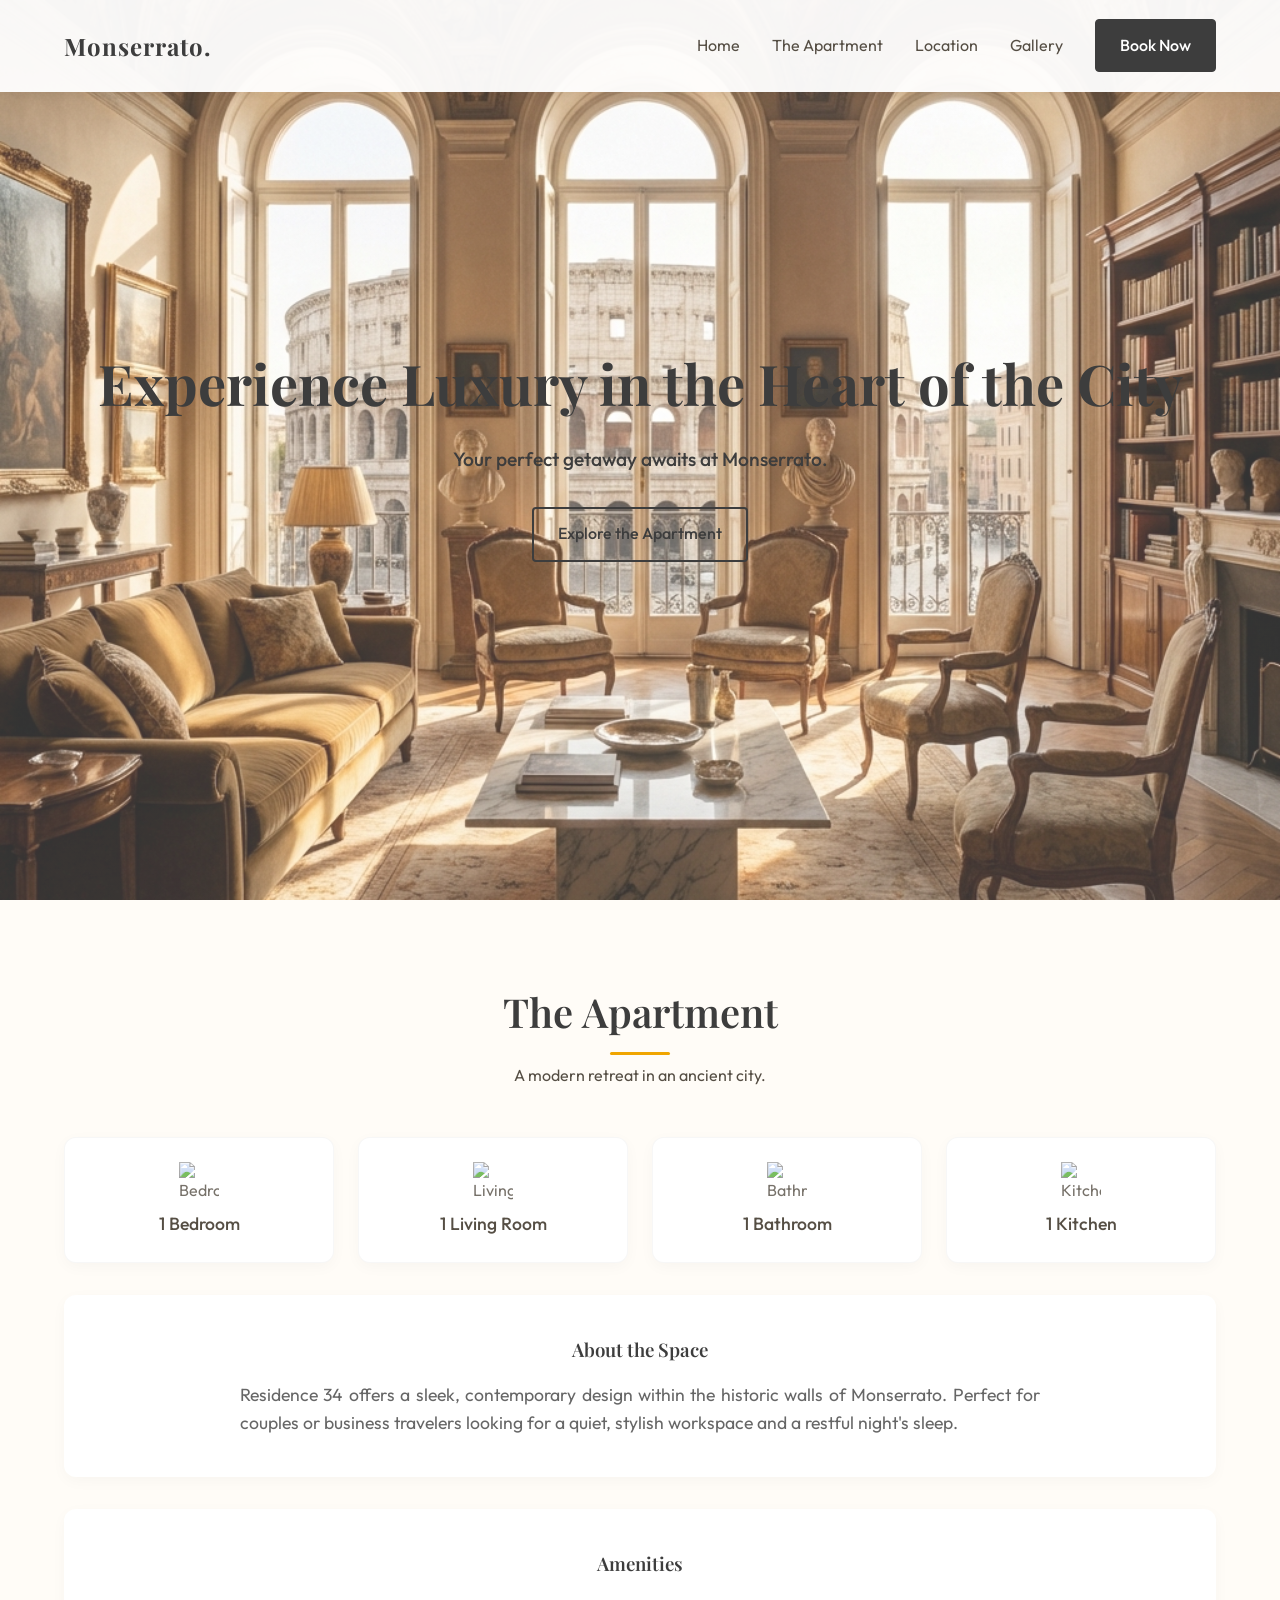
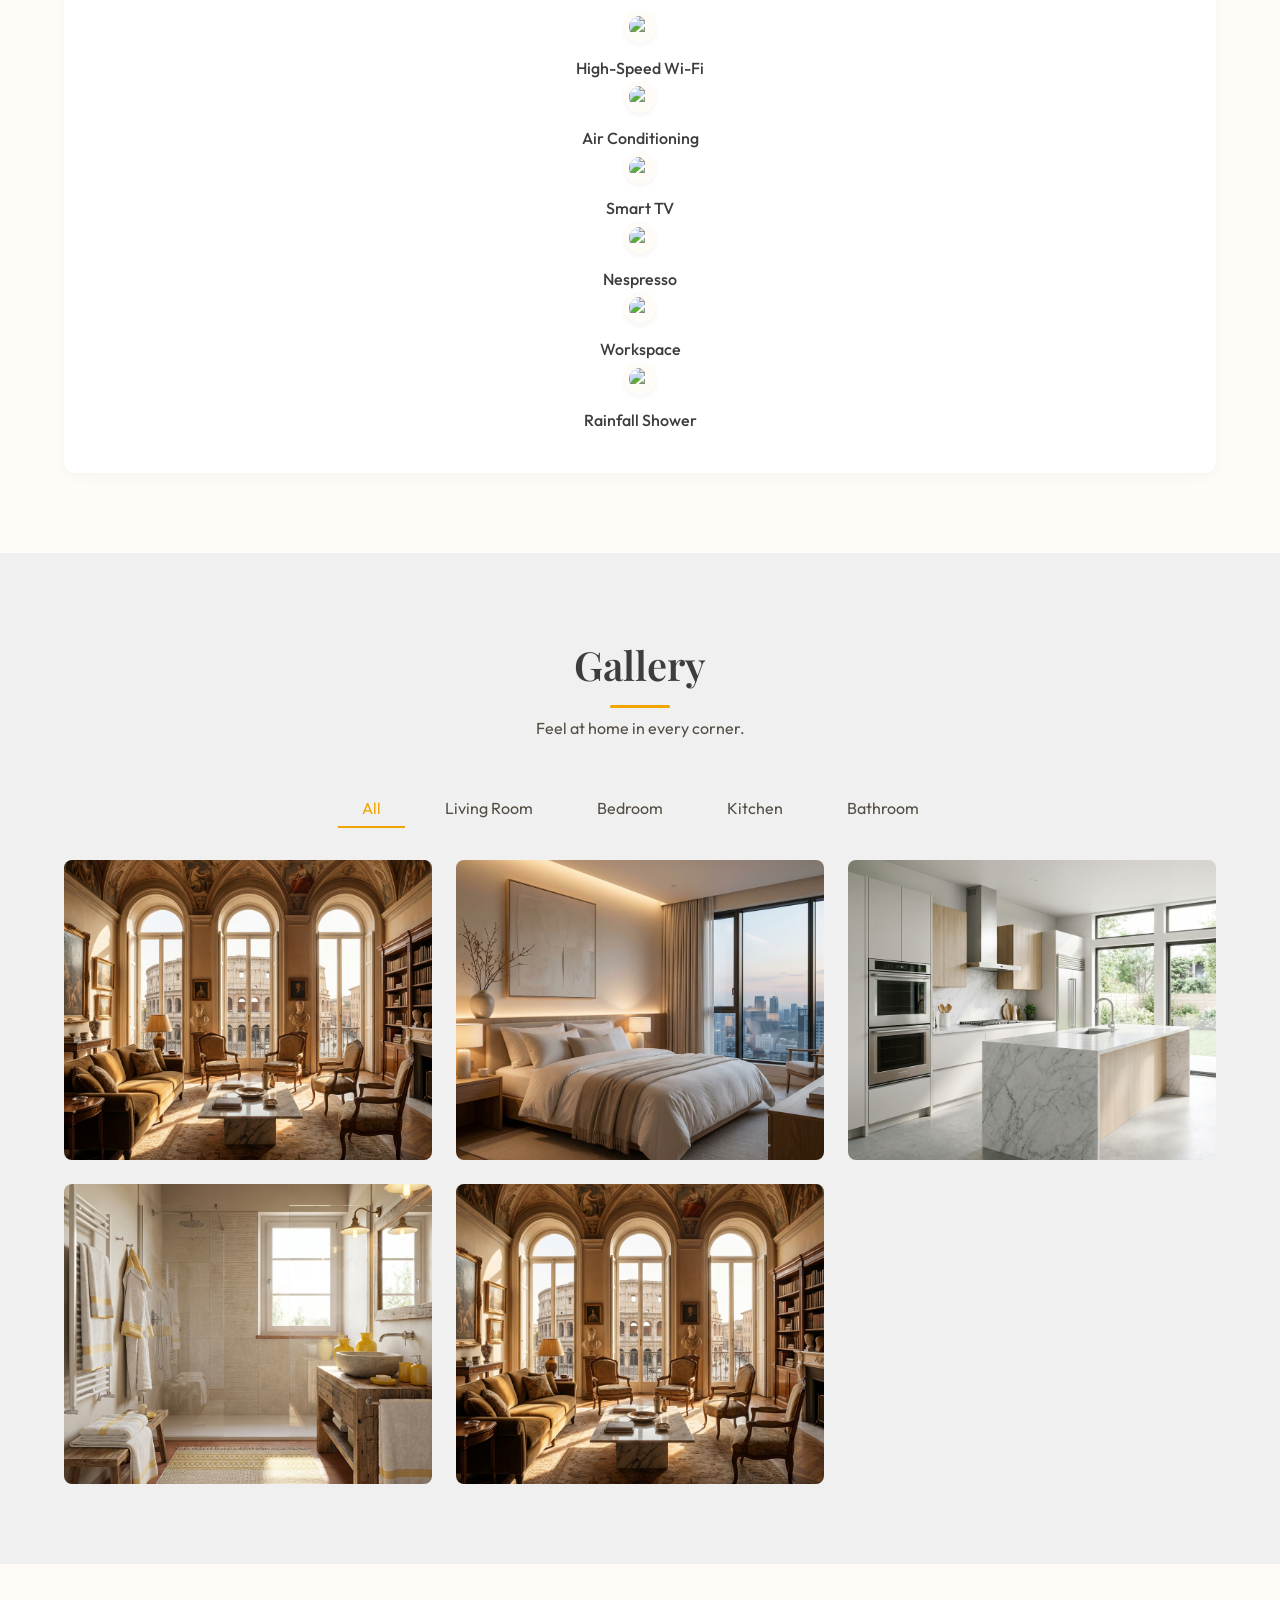
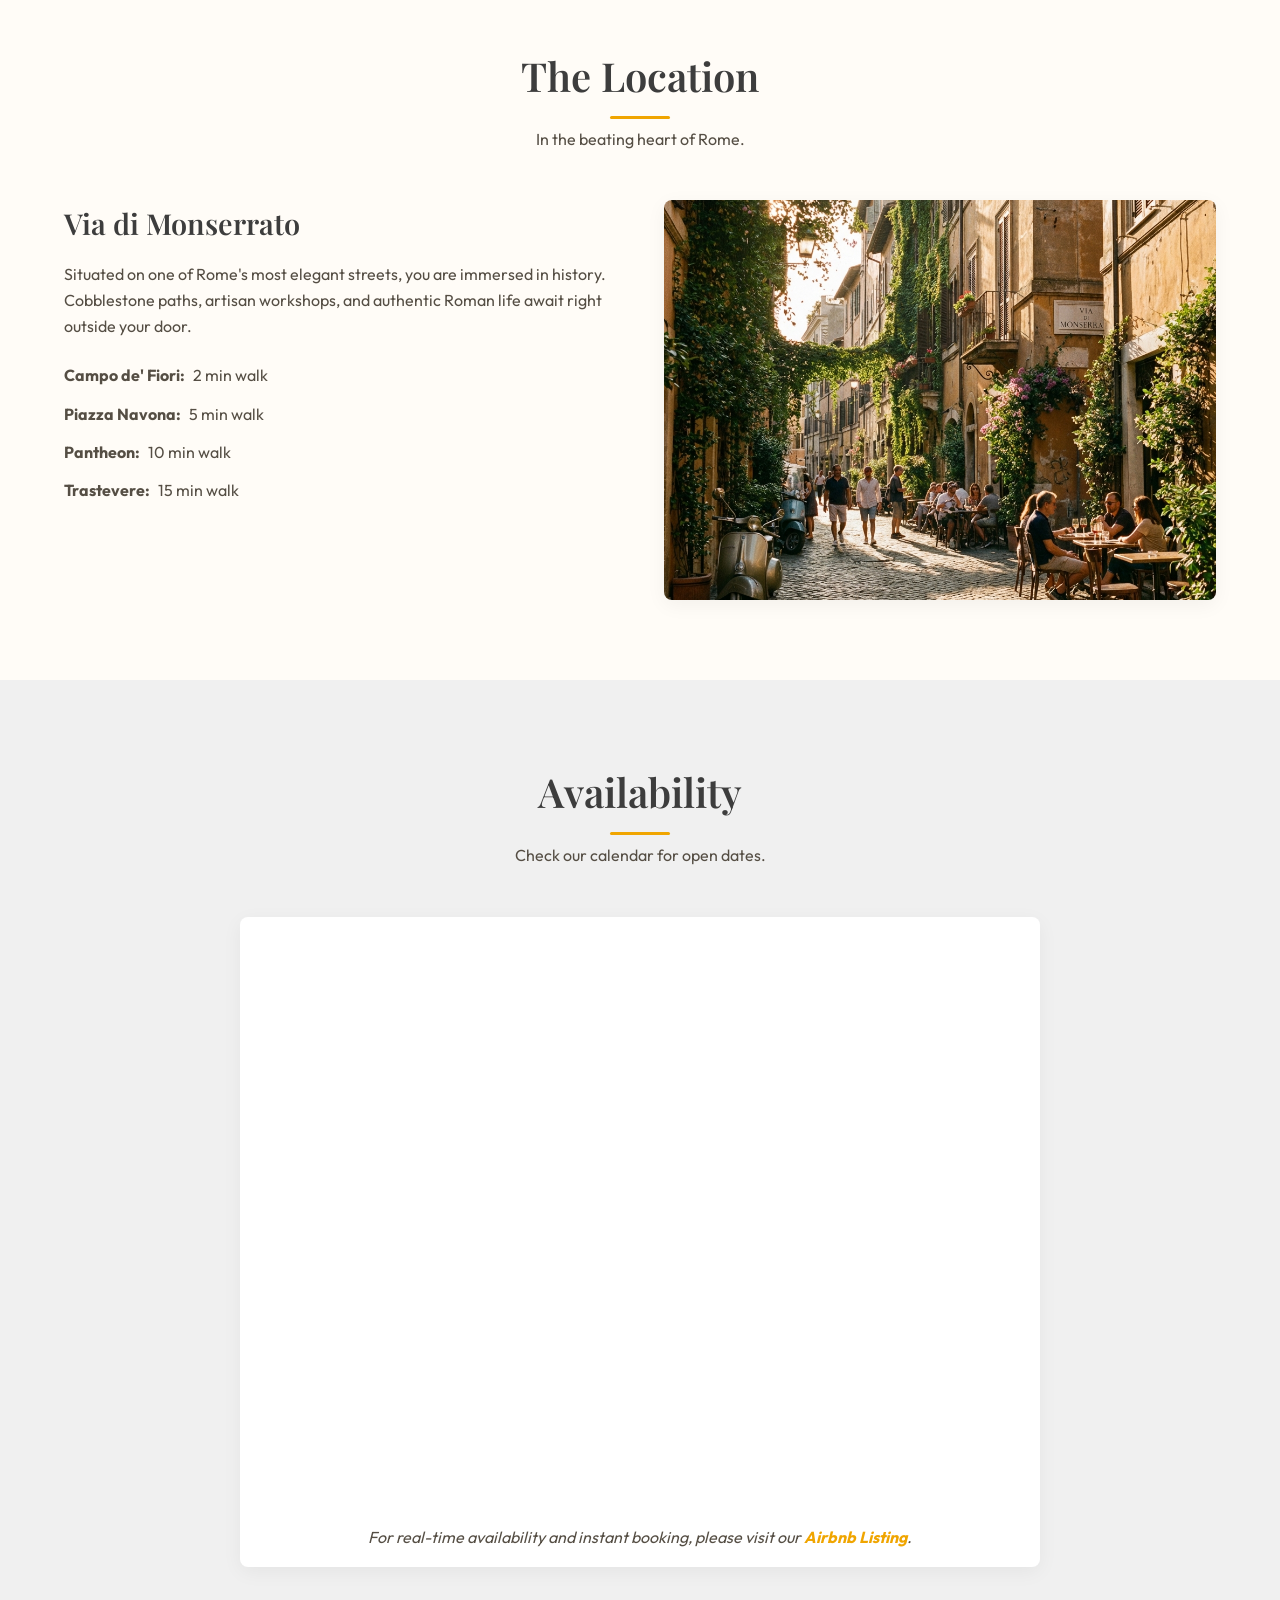
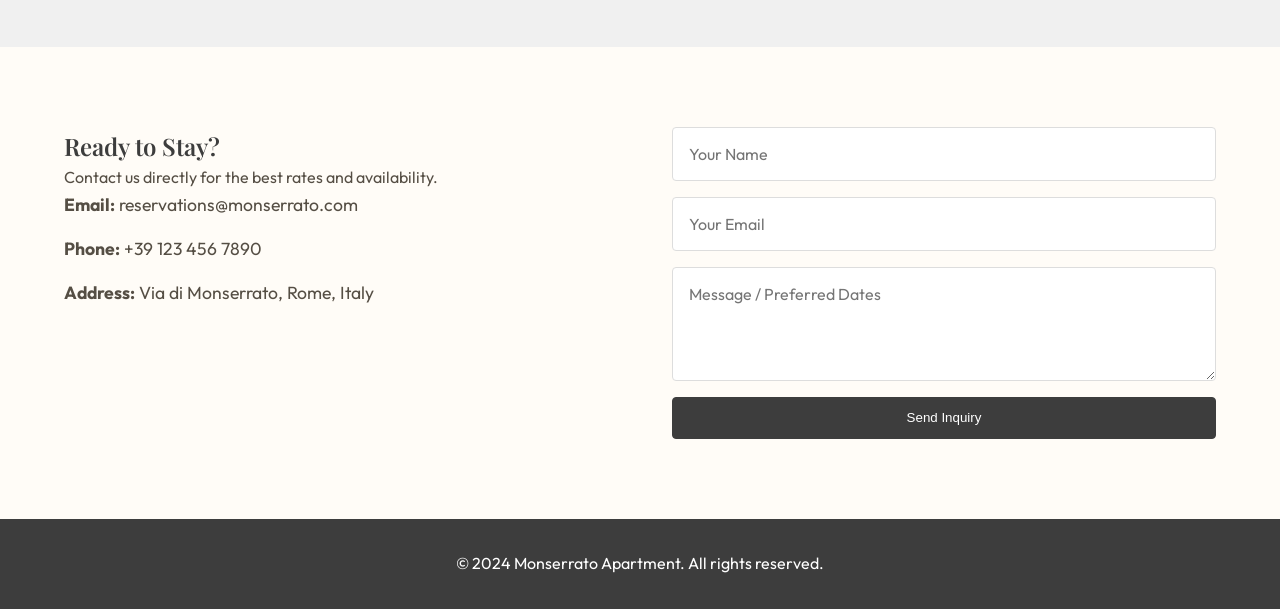
==== residence34.html @ 6d12d5ff "Initial commit" ====
<!DOCTYPE html>
<html lang="en">

<head>
    <meta charset="UTF-8">
    <meta name="viewport" content="width=device-width, initial-scale=1.0">
    <title>Residence 34 - Monserrato Apartments</title>
    <link rel="stylesheet" href="style.css">
    <!-- Google Fonts for premium typography -->
    <link rel="preconnect" href="https://fonts.googleapis.com">
    <link rel="preconnect" href="https://fonts.gstatic.com" crossorigin>
    <link
        href="https://fonts.googleapis.com/css2?family=Outfit:wght@300;400;600&family=Playfair+Display:ital,wght@0,400;0,600;1,400&display=swap"
        rel="stylesheet">
</head>

<body>

    <!-- Header / Navigation -->
    <nav class="navbar">
        <a href="index.html" class="logo">Monserrato.</a>
        <ul class="nav-links">
            <li><a href="index.html">Home</a></li>
            <li><a href="#details">The Apartment</a></li>
            <li><a href="#location">Location</a></li>
            <li><a href="#gallery">Gallery</a></li>
            <li><a href="#contact" class="btn-primary">Book Now</a></li>
        </ul>
        <div class="hamburger">
            <span></span>
            <span></span>
            <span></span>
        </div>
    </nav>

    <!-- Hero Section -->
    <header id="home" class="hero">
        <div class="hero-content">
            <h1>Experience Luxury in the Heart of the City</h1>
            <p>Your perfect getaway awaits at Monserrato.</p>
            <a href="#details" class="btn-secondary">Explore the Apartment</a>
        </div>
    </header>

    <!-- Details/About Section -->
    <section id="details" class="section">
        <div class="container">
            <div class="section-header">
                <h2>The Apartment</h2>
                <p>A modern retreat in an ancient city.</p>
            </div>

            <!-- 1. Room Counts -->
            <div class="rooms-grid">
                <div class="room-box">
                    <img src="https://api.iconify.design/ph/bed-light.svg?color=%23554e44" alt="Bedroom"
                        class="room-icon">
                    <span class="room-count">1 Bedroom</span>
                </div>
                <div class="room-box">
                    <img src="https://api.iconify.design/ph/armchair-light.svg?color=%23554e44" alt="Living Room"
                        class="room-icon">
                    <span class="room-count">1 Living Room</span>
                </div>
                <div class="room-box">
                    <img src="https://api.iconify.design/ph/shower-light.svg?color=%23554e44" alt="Bathroom"
                        class="room-icon">
                    <span class="room-count">1 Bathroom</span>
                </div>
                <div class="room-box">
                    <img src="https://api.iconify.design/ph/cooking-pot-light.svg?color=%23554e44" alt="Kitchen"
                        class="room-icon">
                    <span class="room-count">1 Kitchen</span>
                </div>
            </div>

            <!-- 2. Description Box -->
            <div class="description-box">
                <h3>About the Space</h3>
                <p>Residence 34 offers a sleek, contemporary design within the historic walls of Monserrato. Perfect for
                    couples or business travelers looking for a quiet, stylish workspace and a restful night's sleep.
                </p>
            </div>

            <!-- 3. Amenities Box -->
            <div class="amenities-box">
                <h3>Amenities</h3>
                <div class="amenities-list">
                    <div class="amenity-item"><img
                            src="https://api.iconify.design/ph/wifi-high-light.svg?color=%23F0A500" alt="Wifi">
                        High-Speed Wi-Fi</div>
                    <div class="amenity-item"><img
                            src="https://api.iconify.design/ph/snowflake-light.svg?color=%23F0A500" alt="AC"> Air
                        Conditioning</div>
                    <div class="amenity-item"><img
                            src="https://api.iconify.design/ph/television-simple-light.svg?color=%23F0A500" alt="TV">
                        Smart TV</div>
                    <div class="amenity-item"><img src="https://api.iconify.design/ph/coffee-light.svg?color=%23F0A500"
                            alt="Coffee"> Nespresso</div>
                    <div class="amenity-item"><img src="https://api.iconify.design/ph/laptop-light.svg?color=%23F0A500"
                            alt="Work"> Workspace</div>
                    <div class="amenity-item"><img src="https://api.iconify.design/ph/shower-light.svg?color=%23F0A500"
                            alt="Shower"> Rainfall Shower</div>
                </div>
            </div>
        </div>
    </section>

    <!-- Gallery Section -->
    <section id="gallery" class="section alt-bg">
        <div class="container">
            <div class="section-header">
                <h2>Gallery</h2>
                <p>Feel at home in every corner.</p>
            </div>

            <div class="gallery-filters">
                <button class="filter-btn active" data-filter="all">All</button>
                <button class="filter-btn" data-filter="living">Living Room</button>
                <button class="filter-btn" data-filter="bedroom">Bedroom</button>
                <button class="filter-btn" data-filter="kitchen">Kitchen</button>
                <button class="filter-btn" data-filter="bathroom">Bathroom</button>
            </div>

            <div class="gallery-grid">
                <div class="gallery-item" data-category="living"
                    style="background-image: url('assets/hero_image.jpg');"></div>
                <div class="gallery-item" data-category="bedroom" style="background-image: url('assets/bedroom.jpg');">
                </div>
                <div class="gallery-item" data-category="kitchen" style="background-image: url('assets/kitchen.jpg');">
                </div>
                <div class="gallery-item" data-category="bathroom"
                    style="background-image: url('assets/bathroom.jpg');"></div>
                <!-- Initial duplicates for demo feeling -->
                <div class="gallery-item" data-category="living"
                    style="background-image: url('assets/hero_image.jpg');"></div>
            </div>
        </div>
    </section>

    <!-- Location Section -->
    <section id="location" class="section">
        <div class="container">
            <div class="section-header">
                <h2>The Location</h2>
                <p>In the beating heart of Rome.</p>
            </div>
            <div class="location-grid">
                <div class="location-info">
                    <h3>Via di Monserrato</h3>
                    <p>Situated on one of Rome's most elegant streets, you are immersed in history. Cobblestone paths,
                        artisan workshops, and authentic Roman life await right outside your door.</p>

                    <ul>
                        <li><strong>Campo de' Fiori:</strong> 2 min walk</li>
                        <li><strong>Piazza Navona:</strong> 5 min walk</li>
                        <li><strong>Pantheon:</strong> 10 min walk</li>
                        <li><strong>Trastevere:</strong> 15 min walk</li>
                    </ul>
                </div>
                <div class="location-image" style="background-image: url('assets/street_view.jpg');"></div>
            </div>
        </div>
    </section>

    <!-- Availability Section -->
    <section id="availability" class="section alt-bg">
        <div class="container">
            <div class="section-header">
                <h2>Availability</h2>
                <p>Check our calendar for open dates.</p>
            </div>
            <div class="calendar-wrapper">
                <div class="google-calendar-container">
                    <iframe
                        src="https://calendar.google.com/calendar/embed?src=r4nqqkjvtr5a13i4i76h3s97defdes6p%40import.calendar.google.com&ctz=Europe%2FRome&showTitle=0&showPrint=0&showCalendars=0&showTabs=0"
                        style="border: 0" width="800" height="600" frameborder="0" scrolling="no">
                    </iframe>
                </div>
                <div style="text-align: center; margin-top: 1rem;">
                    <p><em>For real-time availability and instant booking, please visit our <a href="#"
                                style="color: var(--accent-color); font-weight: bold;">Airbnb Listing</a>.</em></p>
                </div>
            </div>
        </div>
    </section>

    <!-- Contact Section -->
    <section id="contact" class="section">
        <div class="container">
            <div class="contact-wrapper">
                <div class="contact-info">
                    <h2>Ready to Stay?</h2>
                    <p>Contact us directly for the best rates and availability.</p>
                    <ul class="contact-list">
                        <li><strong>Email:</strong> reservations@monserrato.com</li>
                        <li><strong>Phone:</strong> +39 123 456 7890</li>
                        <li><strong>Address:</strong> Via di Monserrato, Rome, Italy</li>
                    </ul>
                </div>
                <form class="contact-form">
                    <input type="text" placeholder="Your Name" required>
                    <input type="email" placeholder="Your Email" required>
                    <textarea placeholder="Message / Preferred Dates" rows="4" required></textarea>
                    <button type="submit" class="btn-primary">Send Inquiry</button>
                </form>
            </div>
        </div>
    </section>

    <footer>
        <p>&copy; 2024 Monserrato Apartment. All rights reserved.</p>
    </footer>

    <script src="script.js"></script>
</body>

</html>
---- style.css ----
/* CSS Variables for Easy Customization */
:root {
    --primary-color: #3D3D3D;
    /* Softer dark text */
    --accent-color: #F0A500;
    /* Warm Cozy Yellow */
    --bg-color: #FFFCF7;
    /* Warm off-white cream */
    --text-color: #554E44;
    /* Warm grey-brown text */
    --white: #FFFFFF;
    /* Black */
    --black: #000000;

    --font-heading: 'Playfair Display', serif;
    --font-body: 'Outfit', sans-serif;

    --transition: all 0.3s ease;
}

/* Global Reset */
* {
    margin: 0;
    padding: 0;
    box-sizing: border-box;
}

html {
    scroll-behavior: smooth;
}

body {
    font-family: var(--font-body);
    background-color: var(--bg-color);
    color: var(--text-color);
    line-height: 1.6;
}

h1,
h2,
h3 {
    font-family: var(--font-heading);
    color: var(--primary-color);
    font-weight: 600;
}

a {
    text-decoration: none;
    color: inherit;
    transition: var(--transition);
}

ul {
    list-style: none;
}

/* Buttons */
.btn-primary {
    background-color: var(--primary-color);
    color: var(--white);
    padding: 0.8rem 1.5rem;
    border-radius: 4px;
    font-weight: 500;
    display: inline-block;
    border: 1px solid var(--primary-color);
}

.btn-primary:hover {
    background-color: var(--accent-color);
    border-color: var(--accent-color);
}

.btn-secondary {
    background-color: transparent;
    color: var(--primary-color);
    /* Dark text for visibility */
    padding: 0.8rem 1.5rem;
    border: 2px solid var(--primary-color);
    /* Dark border */
    border-radius: 4px;
    font-weight: 500;
    display: inline-block;
}

.btn-secondary:hover {
    background-color: var(--primary-color);
    color: var(--white);
}

/* Navbar */
.navbar {
    position: fixed;
    top: 0;
    width: 100%;
    background: rgba(255, 255, 255, 0.95);
    padding: 1.2rem 5%;
    display: flex;
    justify-content: space-between;
    align-items: center;
    z-index: 1000;
    box-shadow: 0 2px 10px rgba(0, 0, 0, 0.05);
}

.logo {
    font-family: var(--font-heading);
    font-size: 1.5rem;
    font-weight: bold;
    color: var(--primary-color);
    letter-spacing: 1px;
}

.nav-links {
    display: flex;
    gap: 2rem;
    align-items: center;
}

.nav-links a:not(.btn-primary):hover {
    color: var(--accent-color);
}

.hamburger {
    display: none;
    cursor: pointer;
}

/* Hero Section */
.hero {
    height: 100vh;
    background: linear-gradient(rgba(255, 255, 255, 0.2), rgba(255, 255, 255, 0.2)), url('assets/hero_image.jpg');
    /* Lighter overlay since text is dark */
    background-size: cover;
    background-position: center;
    display: flex;
    align-items: center;
    justify-content: center;
    text-align: center;
    color: var(--primary-color);
    /* Changed from white to black/primary */
    padding: 0 1rem;
}

.hero-content h1 {
    font-size: 3.5rem;
    margin-bottom: 1rem;
    color: var(--primary-color);
    /* Changed from white to black/primary */
    font-weight: 700;
}

.hero-content p {
    font-size: 1.2rem;
    margin-bottom: 2rem;
    opacity: 1;
    font-weight: 500;
}

/* Sections */
.section {
    padding: 5rem 5%;
}

.section-header {
    text-align: center;
    margin-bottom: 3rem;
    position: relative;
    display: inline-block;
    width: 100%;
}

.section-header h2 {
    font-size: 2.5rem;
    margin-bottom: 0.5rem;
    display: inline-block;
    position: relative;
}

/* Add a bit of yellow (underline accent) */
.section-header h2::after {
    content: '';
    display: block;
    width: 60px;
    height: 3px;
    background-color: var(--accent-color);
    margin: 0.5rem auto 0;
    border-radius: 2px;
}

.container {
    max-width: 1200px;
    margin: 0 auto;
}

/* Details Grid */
.details-grid {
    display: grid;
    grid-template-columns: repeat(auto-fit, minmax(300px, 1fr));
    gap: 2rem;
}

.detail-card {
    background: var(--white);
    padding: 2rem;
    border-radius: 8px;
    box-shadow: 0 5px 20px rgba(0, 0, 0, 0.05);
    text-align: center;
    transition: var(--transition);
}

.detail-card:hover {
    transform: translateY(-5px);
}

.detail-card h3 {
    margin-bottom: 1rem;
    font-size: 1.5rem;
}

/* Gallery */
.alt-bg {
    background-color: #f0f0f0;
}

/* Filter Buttons */
.gallery-filters {
    display: flex;
    justify-content: center;
    gap: 1rem;
    margin-bottom: 2rem;
    flex-wrap: wrap;
}

.filter-btn {
    padding: 0.5rem 1.5rem;
    border: none;
    background: transparent;
    cursor: pointer;
    font-family: var(--font-body);
    font-size: 1rem;
    color: var(--text-color);
    border-bottom: 2px solid transparent;
    transition: var(--transition);
}

.filter-btn.active,
.filter-btn:hover {
    color: var(--accent-color);
    border-bottom-color: var(--accent-color);
}

.gallery-grid {
    display: grid;
    grid-template-columns: repeat(auto-fill, minmax(280px, 1fr));
    gap: 1.5rem;
}

.gallery-item {
    background-color: #ddd;
    height: 300px;
    border-radius: 8px;
    /* Softer corners */
    background-size: cover;
    background-position: center;
    transition: var(--transition);
    cursor: pointer;
    display: block;
    /* Default to show */
    animation: fadeIn 0.5s ease;
}

.gallery-item.hidden {
    display: none;
}

@keyframes fadeIn {
    from {
        opacity: 0;
        transform: translateY(10px);
    }

    to {
        opacity: 1;
        transform: translateY(0);
    }
}

.gallery-item:hover {
    filter: brightness(0.9);
    transform: scale(1.02);
}

/* Location Section */
.location-grid {
    display: grid;
    grid-template-columns: 1fr 1fr;
    gap: 3rem;
    align-items: stretch;
    /* Changed from center to stretch so image fits full height */
}

.location-info h3 {
    font-size: 1.8rem;
    margin-bottom: 1rem;
}

.location-info ul {
    margin-top: 1.5rem;
    margin-bottom: 2rem;
    /* Add space between list and map */
}

.location-info li {
    margin-bottom: 0.8rem;
    display: flex;
    align-items: center;
    gap: 0.5rem;
}

.location-map iframe {
    width: 100%;
    border-radius: 8px;
    box-shadow: 0 5px 20px rgba(0, 0, 0, 0.05);
    height: 350px;
    /* Set a specific height for the map */
}

.location-image {
    width: 100%;
    height: 100%;
    /* Fill the grid area */
    min-height: 400px;
    /* maintain at least this height */
    background-size: cover;
    background-position: center;
    border-radius: 8px;
    box-shadow: 0 5px 20px rgba(0, 0, 0, 0.05);
}

@media (max-width: 768px) {
    .location-grid {
        grid-template-columns: 1fr;
    }

    .location-image {
        min-height: 300px;
    }
}


/* Availability Calendar */
.calendar-wrapper {
    max-width: 800px;
    margin: 0 auto;
    background: var(--white);
    padding: 1rem;
    border-radius: 8px;
    box-shadow: 0 5px 20px rgba(0, 0, 0, 0.05);
}

.google-calendar-container {
    position: relative;
    padding-bottom: 75%;
    /* Aspect ratio for responsive iframe */
    height: 0;
    overflow: hidden;
}

/* Landing Page Styles (Refined Premium) */
.landing-body {
    overflow: hidden;
    height: 100vh;
    background-color: var(--bg-color);
    /* Match site theme */
}

.landing-container {
    height: 100vh;
    width: 100%;
    display: flex;
    flex-direction: column;
}

.landing-header {
    position: relative;
    top: auto;
    left: auto;
    transform: none;
    text-align: center;
    z-index: 20;
    width: 100%;
    padding: 1.5rem 0;
    background-color: var(--bg-color);
    color: var(--primary-color);
    box-shadow: 0 4px 20px rgba(0, 0, 0, 0.05);
    /* Subtle separation */
}

.landing-header h1 {
    font-size: 3.5rem;
    /* Slightly smaller than huge overlay */
    font-weight: 700;
    margin: 0;
    letter-spacing: -1px;
    font-family: var(--font-heading);
    color: var(--primary-color);
    line-height: 1.2;
}

.landing-header p {
    font-size: 1rem;
    letter-spacing: 3px;
    text-transform: uppercase;
    font-weight: 400;
    margin-top: 0.5rem;
    color: var(--text-color);
}

/* Split Layout */
.split-screen {
    display: flex;
    flex: 1;
    /* Take remaining height */
    width: 100%;
    overflow: hidden;
    padding: 0 2rem 2rem 2rem;
    /* Frame the images */
    gap: 2rem;
    /* Separate the images */
}

.split-pane {
    position: relative;
    display: flex;
    flex: 1;
    /* Both start equal */
    align-items: center;
    justify-content: center;
    flex-direction: column;
    text-decoration: none;
    height: 100%;
    transition: flex 0.6s cubic-bezier(0.25, 1, 0.5, 1);
    /* Slightly faster smooth ease */
    overflow: hidden;
    border-top: 1px solid rgba(0, 0, 0, 0.05);
    /* subtle separator */
}

/* Background Image */
.pane-bg {
    position: absolute;
    top: 0;
    left: 0;
    width: 100%;
    height: 100%;
    background-size: cover;
    background-position: center;
    transition: transform 1s cubic-bezier(0.25, 1, 0.5, 1);
    z-index: 1;
}

/* Overlay */
.pane-overlay {
    position: absolute;
    top: 0;
    left: 0;
    width: 100%;
    height: 100%;
    background: rgba(0, 0, 0, 0.35);
    /* Standard overlay */
    transition: background 0.5s ease;
    z-index: 2;
}

/* Content */
.pane-content {
    position: relative;
    z-index: 3;
    text-align: center;
    color: var(--white);
    transform: translateY(0);
    /* Always centered */
    opacity: 1;
    /* Always visible */
    transition: all 0.5s ease;
}

.pane-content h2 {
    font-size: 3rem;
    font-weight: 400;
    margin-bottom: 0.5rem;
    font-style: italic;
    color: var(--white);
    text-shadow: 0 4px 10px rgba(0, 0, 0, 0.3);
}

.pane-subtitle {
    font-size: 1.1rem;
    text-transform: uppercase;
    letter-spacing: 2px;
    margin-bottom: 2rem;
    font-weight: 300;
}

.btn-line {
    display: inline-block;
    padding: 10px 30px;
    border: 1px solid rgba(255, 255, 255, 0.7);
    color: var(--white);
    text-transform: uppercase;
    letter-spacing: 1px;
    font-size: 0.9rem;
    transition: all 0.3s ease;
    background: transparent;
}

/* Hover Interaction: Toned Down */

/* 1. Expand hovered pane - Less impactful (1.3 vs 2) */
.split-pane:hover {
    flex: 1.3;
}

/* 2. Zoom background on hover */
.split-pane:hover .pane-bg {
    transform: scale(1.05);
}

/* 3. Darken overlay slightly less on hover (brighter) */
.split-pane:hover .pane-overlay {
    background: rgba(0, 0, 0, 0.2);
}

.split-pane:hover .btn-line {
    background: var(--white);
    color: var(--primary-color);
    border-color: var(--white);
}

/* 5. Dim the sibling (non-hovered) pane */
.split-screen:hover .split-pane:not(:hover) .pane-overlay {
    background: rgba(0, 0, 0, 0.5);
    /* Slightly Darker */
}

@media (max-width: 768px) {
    .split-screen {
        flex-direction: column;
    }

    .landing-header {
        padding: 1rem 0;
    }

    .landing-header h1 {
        font-size: 2.5rem;
    }

    /* Reset Flex for mobile */
    .split-pane,
    .split-pane:hover {
        flex: 1;
        width: 100%;
        border-top: 1px solid rgba(255, 255, 255, 0.1);
    }

    .pane-content h2 {
        font-size: 2.5rem;
    }
}


/* --- NEW COZY & STRUCTURED DETAILS STYLES --- */

/* 1. Room Counts Grid */
.rooms-grid {
    display: grid;
    grid-template-columns: repeat(auto-fit, minmax(150px, 1fr));
    gap: 1.5rem;
    margin-bottom: 2rem;
}

.room-box {
    background: var(--white);
    padding: 1.5rem;
    border-radius: 12px;
    text-align: center;
    box-shadow: 0 4px 15px rgba(0, 0, 0, 0.03);
    /* Soft shadow */
    border: 1px solid rgba(0, 0, 0, 0.03);
    transition: var(--transition);
    display: flex;
    flex-direction: column;
    align-items: center;
    gap: 0.5rem;
}

.room-box:hover {
    transform: translateY(-3px);
    box-shadow: 0 8px 25px rgba(0, 0, 0, 0.06);
}

.room-icon {
    width: 40px;
    height: 40px;
    opacity: 0.8;
}

.room-count {
    font-weight: 500;
    color: var(--text-color);
    font-size: 1.1rem;
}

/* 2. Description Box */
.description-box {
    background: var(--white);
    padding: 2.5rem;
    border-radius: 12px;
    margin-bottom: 2rem;
    box-shadow: 0 4px 15px rgba(0, 0, 0, 0.03);
    text-align: center;
}

.description-box h3 {
    margin-bottom: 1rem;
    color: var(--primary-color);
}

.description-box p {
    font-size: 1.1rem;
    max-width: 800px;
    margin: 0 auto 1.5rem auto;
    /* Added bottom margin */
    text-align: justify;
    color: #666;
    /* Softer text */
}

.description-box p:last-child {
    margin-bottom: 0;
}

/* 3. Amenities Box */
.amenities-box {
    background: var(--white);
    padding: 2.5rem;
    border-radius: 12px;
    box-shadow: 0 4px 15px rgba(0, 0, 0, 0.03);
    text-align: center;
}

.amenities-box h3 {
    margin-bottom: 2rem;
}

/* Highlights (Icons) */
.amenities-highlights {
    display: grid;
    grid-template-columns: repeat(auto-fit, minmax(140px, 1fr));
    gap: 1.5rem;
    margin-bottom: 2.5rem;
}

.amenity-item {
    display: flex;
    flex-direction: column;
    align-items: center;
    gap: 0.8rem;
    font-size: 1rem;
    color: var(--primary-color);
    font-weight: 500;
}

.amenity-item img {
    width: 32px;
    height: 32px;
    padding: 5px;
    background: var(--bg-color);
    border-radius: 50%;
    box-shadow: 0 2px 5px rgba(0, 0, 0, 0.05);
}

.amenities-divider {
    border: 0;
    height: 1px;
    background: #eee;
    margin: 2rem 0;
    width: 60%;
    margin-left: auto;
    margin-right: auto;
}

/* Detailed Lists */
.amenities-details-grid {
    display: grid;
    grid-template-columns: repeat(auto-fit, minmax(250px, 1fr));
    gap: 2rem;
    text-align: left;
}

.amenities-category h4 {
    color: var(--accent-color);
    font-size: 1.1rem;
    margin-bottom: 1rem;
    text-transform: uppercase;
    letter-spacing: 1px;
    text-align: center;
}

.amenities-category ul {
    list-style: none;
    text-align: center;
}

.amenities-category li {
    margin-bottom: 0.5rem;
    color: #666;
    font-size: 0.95rem;
}

/* Landing Page "Cozy" Tweaks */
.split-pane {
    border: 10px solid var(--white);
    /* White frame for photo look */
    margin: 1rem;
    /* Spacing */
    border-radius: 4px;
    box-shadow: 0 10px 30px rgba(0, 0, 0, 0.1);
}

.split-screen {
    background-color: var(--bg-color);
    /* Cream background behind frames */
    padding: 0 1rem;
}

.pane-bg::after {
    background: rgba(60, 40, 0, 0.3);
    /* Warmer brown/sepia overlay instead of black */
}

.landing-header h1 {
    font-family: var(--font-heading);
    font-size: 4.5rem;
    /* Increased size */
    font-weight: 700;
    /* Bolder */
}

/* Contact */
.contact-wrapper {
    display: flex;
    flex-wrap: wrap;
    gap: 4rem;
    justify-content: center;
}

.contact-info,
.contact-form {
    flex: 1;
    min-width: 300px;
}

.contact-list li {
    margin-bottom: 1rem;
    font-size: 1.1rem;
}

.contact-form {
    display: flex;
    flex-direction: column;
    gap: 1rem;
}

.contact-form input,
.contact-form textarea {
    padding: 1rem;
    border: 1px solid #ddd;
    border-radius: 4px;
    font-family: inherit;
    font-size: 1rem;
}

.contact-form input:focus,
.contact-form textarea:focus {
    outline: none;
    border-color: var(--primary-color);
}

/* Footer */
footer {
    background: var(--primary-color);
    color: var(--white);
    text-align: center;
    padding: 2rem;
    margin-top: auto;
}

/* Responsive */
@media (max-width: 768px) {
    .nav-links {
        display: none;
        /* Add JS toggle later */
    }

    .hamburger {
        display: block;
    }

    .hero-content h1 {
        font-size: 2.5rem;
    }

    .contact-wrapper {
        flex-direction: column;
        gap: 2rem;
    }
}

/* Lightbox Styles */
.lightbox {
    display: none;
    /* Hidden by default */
    position: fixed;
    z-index: 2000;
    padding-top: 60px;
    left: 0;
    top: 0;
    width: 100%;
    height: 100%;
    overflow: hidden;
    background-color: rgba(0, 0, 0, 0.9);
    align-items: center;
    justify-content: center;
}

.lightbox-content {
    margin: auto;
    display: block;
    max-width: 90%;
    max-height: 90vh;
    animation: zoom 0.3s;
    border-radius: 4px;
    box-shadow: 0 0 20px rgba(0, 0, 0, 0.5);
}

@keyframes zoom {
    from {
        transform: scale(0.8);
        opacity: 0
    }

    to {
        transform: scale(1);
        opacity: 1
    }
}

.close-lightbox {
    position: absolute;
    top: 20px;
    right: 35px;
    color: #f1f1f1;
    font-size: 40px;
    font-weight: bold;
    transition: 0.3s;
    cursor: pointer;
    z-index: 2001;
}

.close-lightbox:hover,
.close-lightbox:focus {
    color: var(--accent-color);
    text-decoration: none;
    cursor: pointer;
}

/* Next & previous buttons */
.prev,
.next {
    cursor: pointer;
    position: absolute;
    top: 50%;
    width: auto;
    padding: 16px;
    margin-top: -50px;
    color: white;
    font-weight: bold;
    font-size: 20px;
    transition: 0.6s ease;
    border-radius: 0 3px 3px 0;
    user-select: none;
    -webkit-user-select: none;
    background-color: rgba(0, 0, 0, 0.3);
}

.next {
    right: 0;
    border-radius: 3px 0 0 3px;
}

.prev {
    left: 0;
    border-radius: 0 3px 3px 0;
}

.prev:hover,
.next:hover {
    background-color: rgba(0, 0, 0, 0.8);
    color: var(--accent-color);
}

/* Hide load more button if no more items */
#loadMoreBtn.hidden {
    display: none;
}
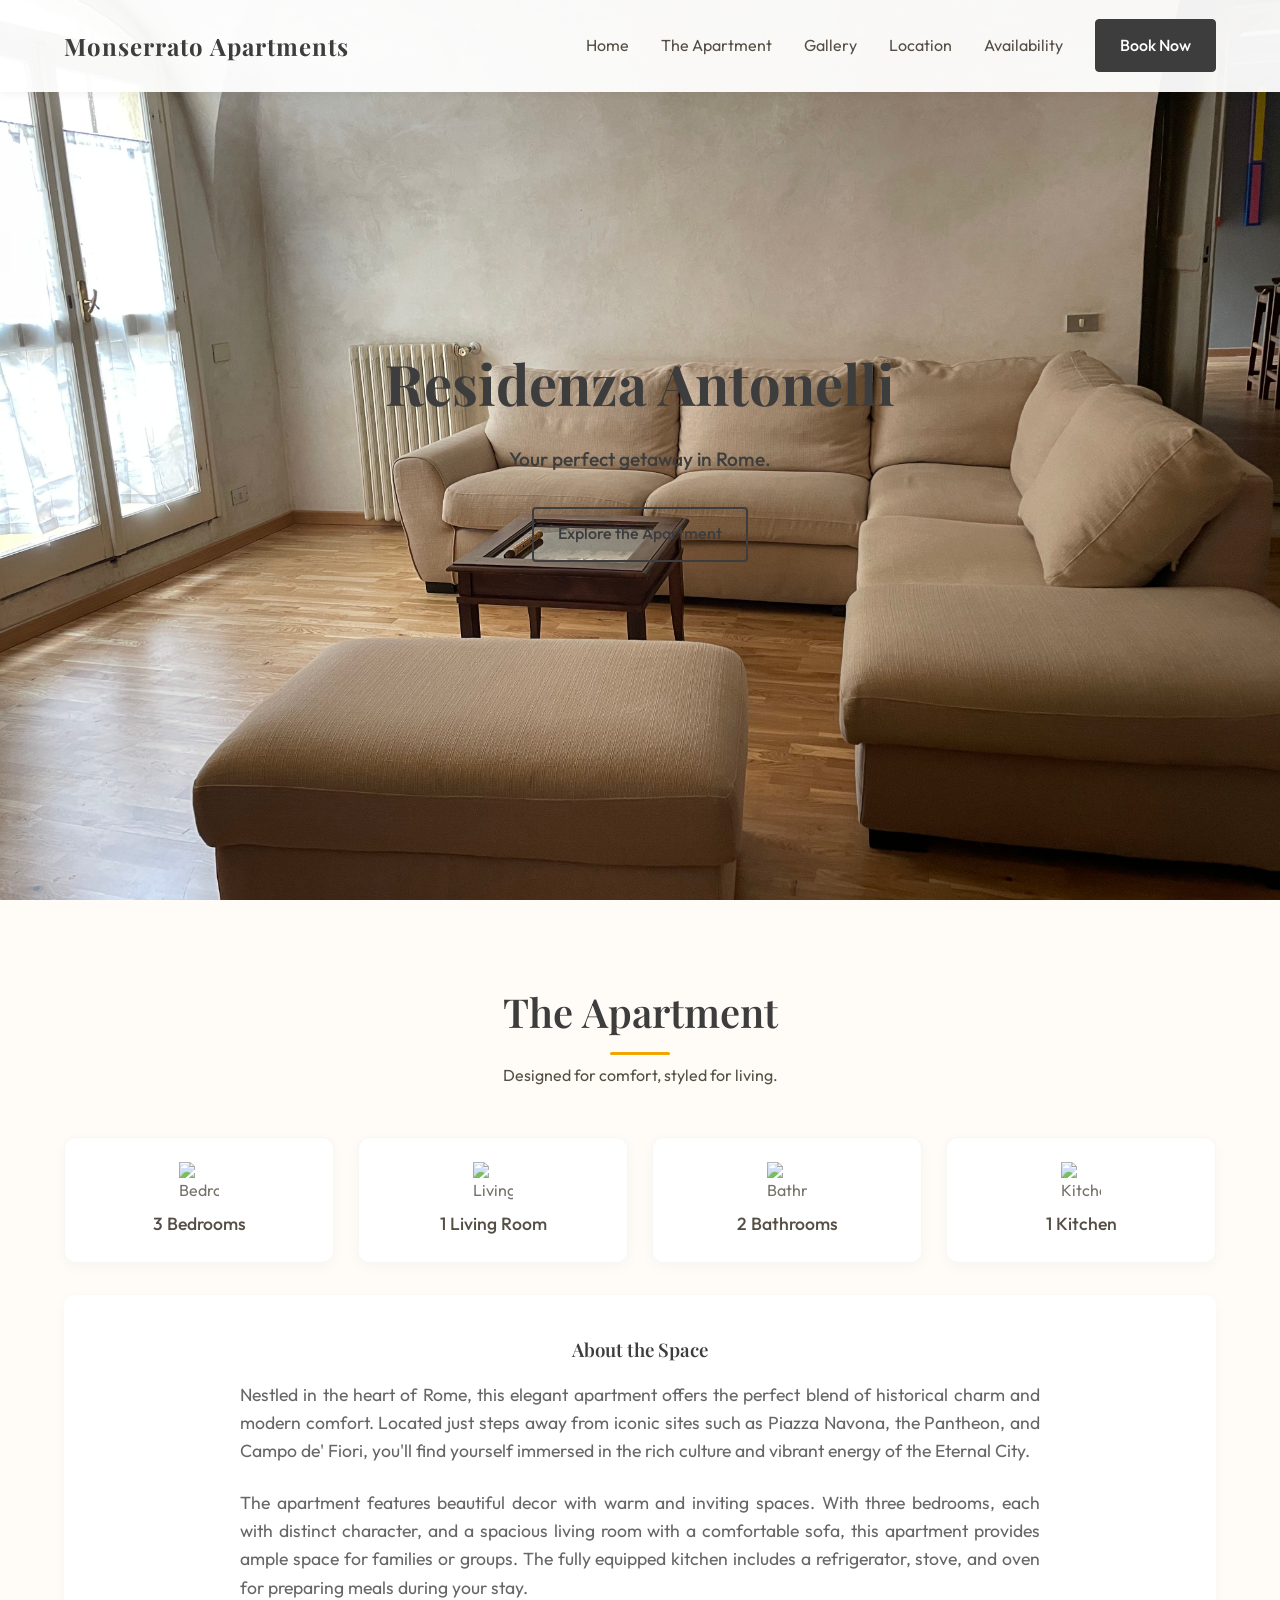
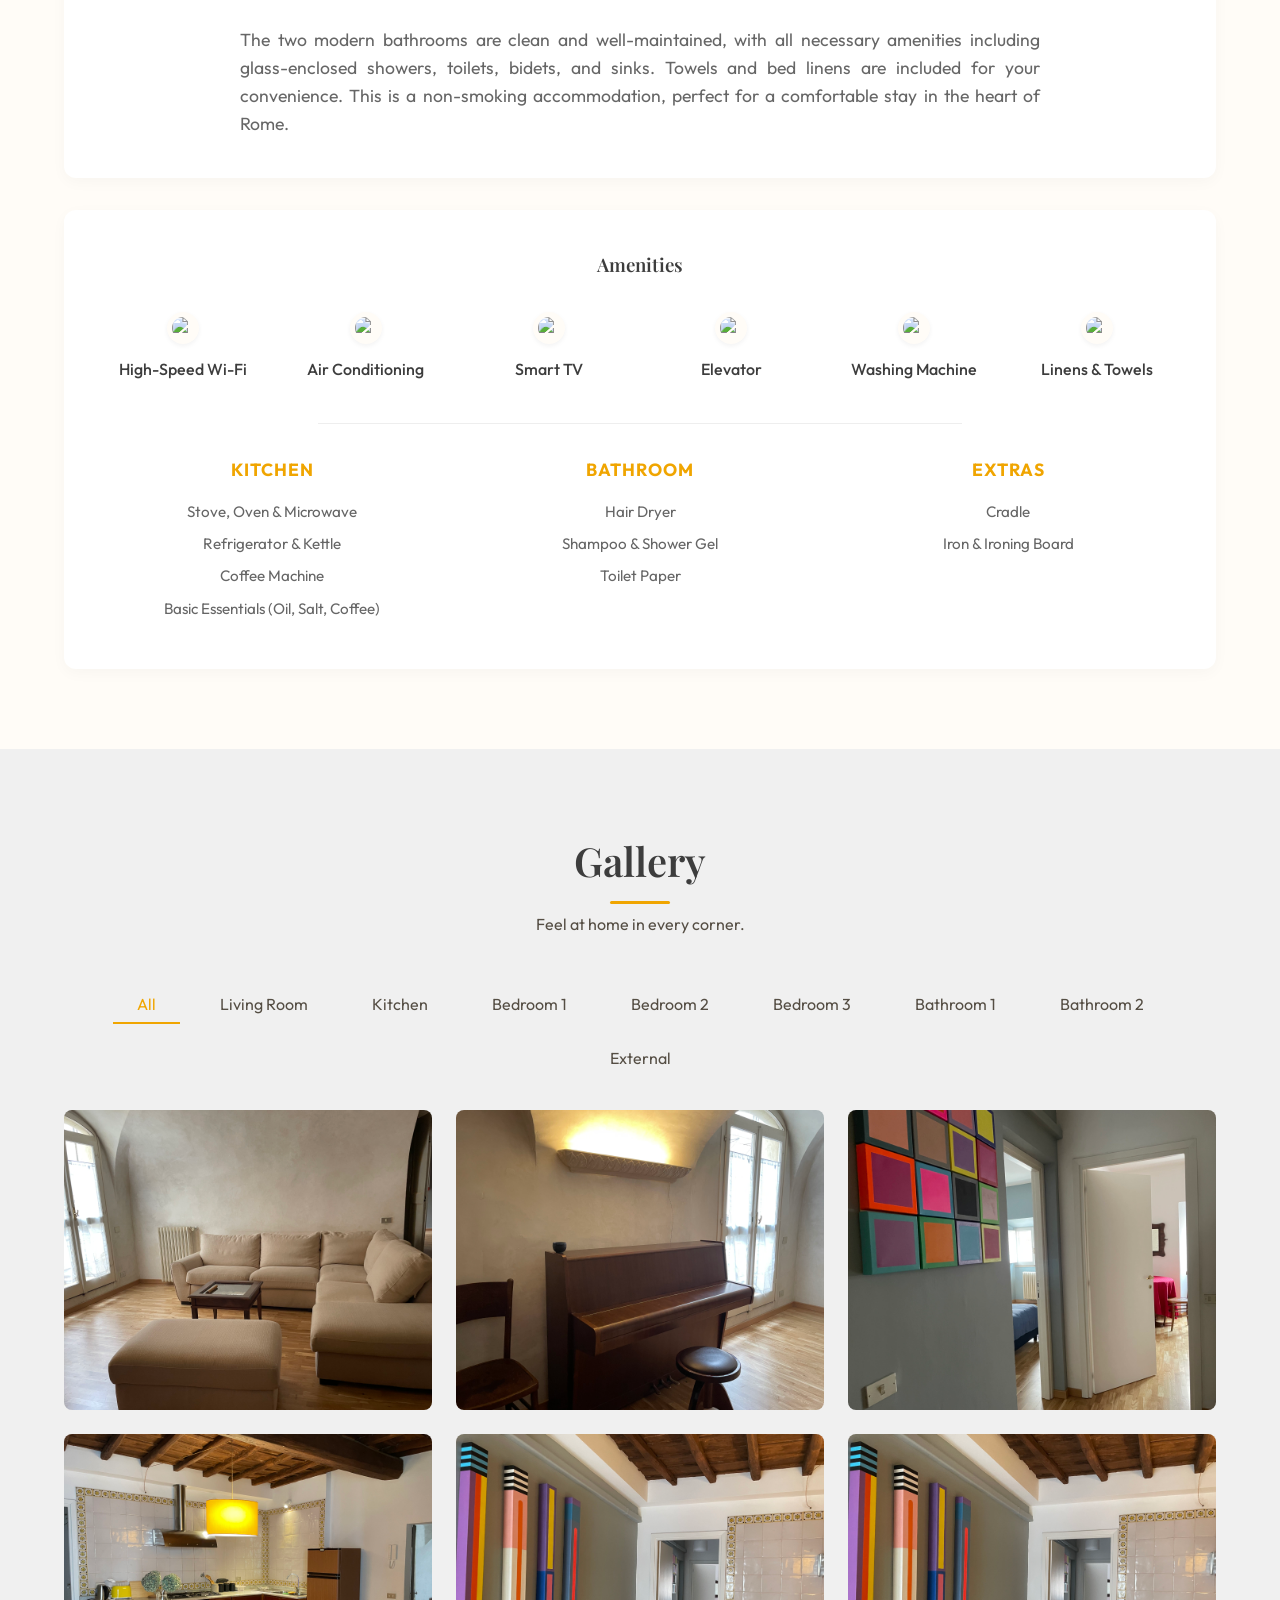
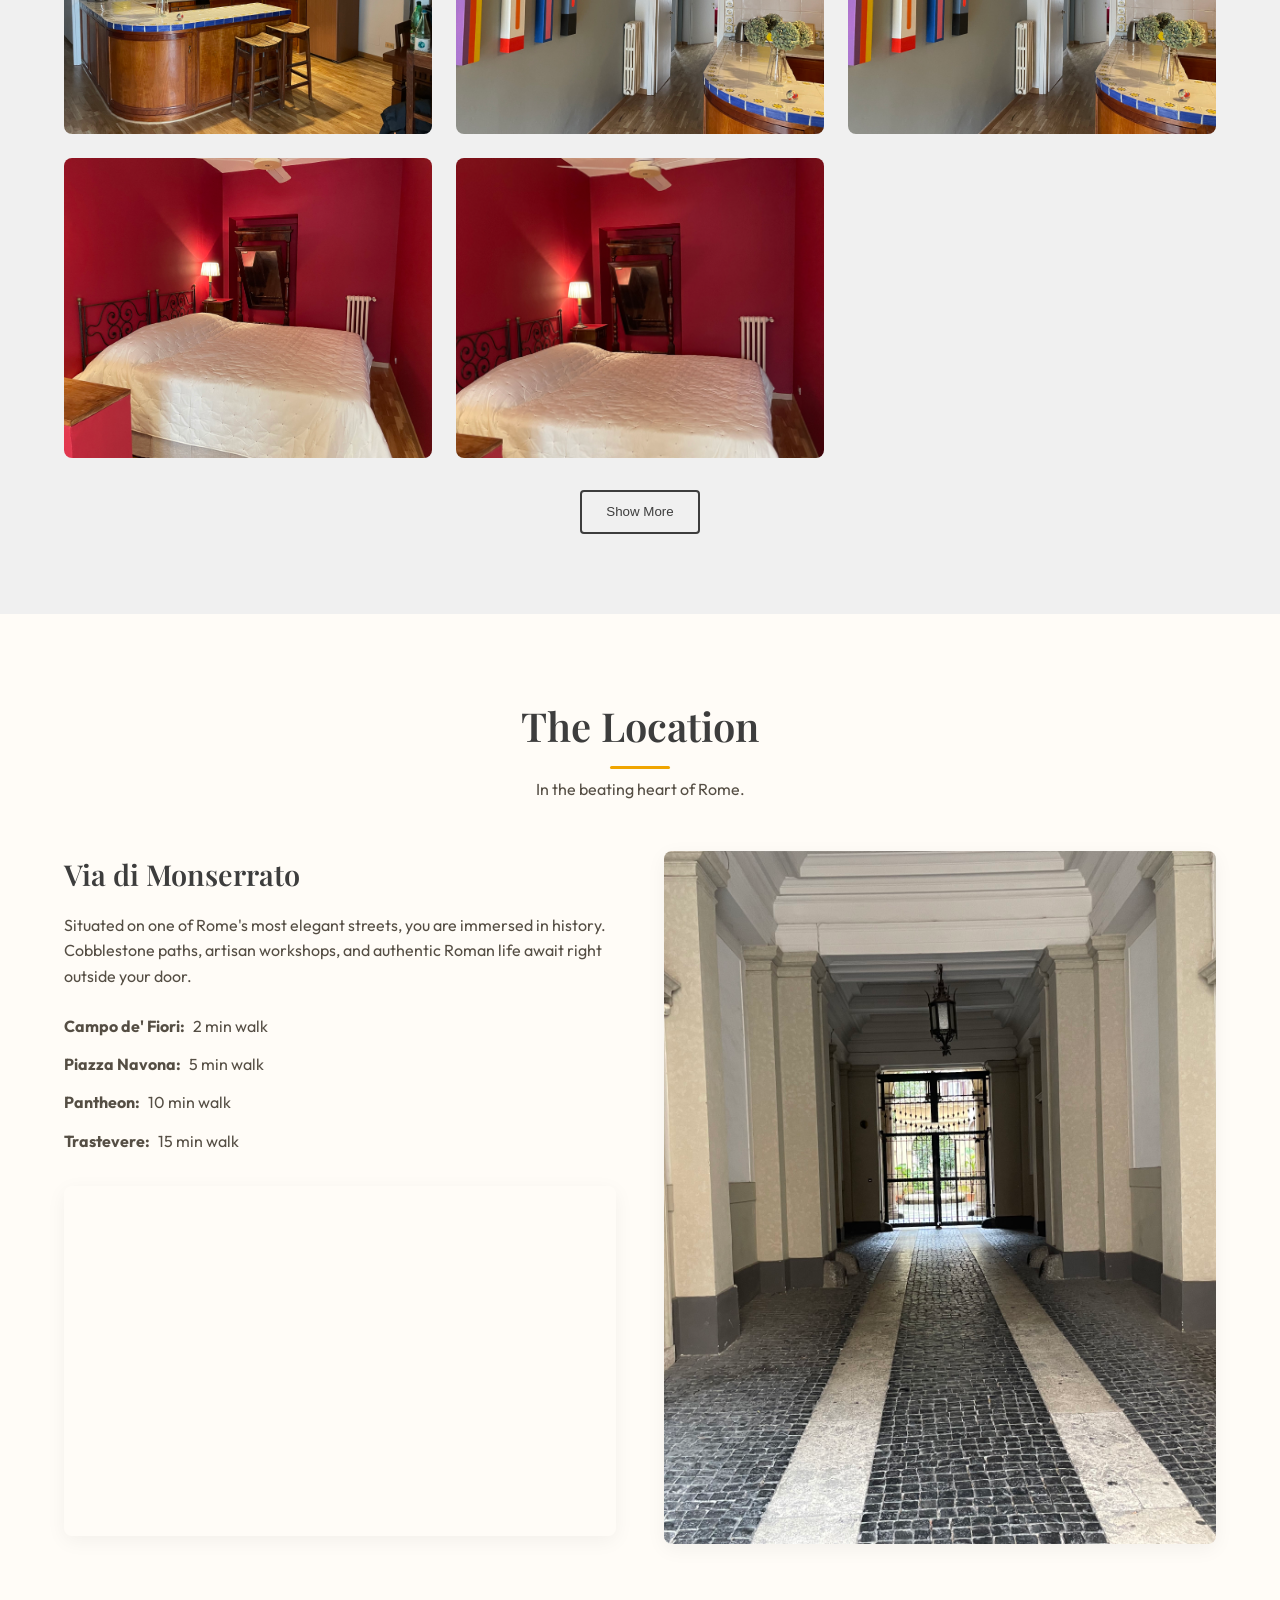
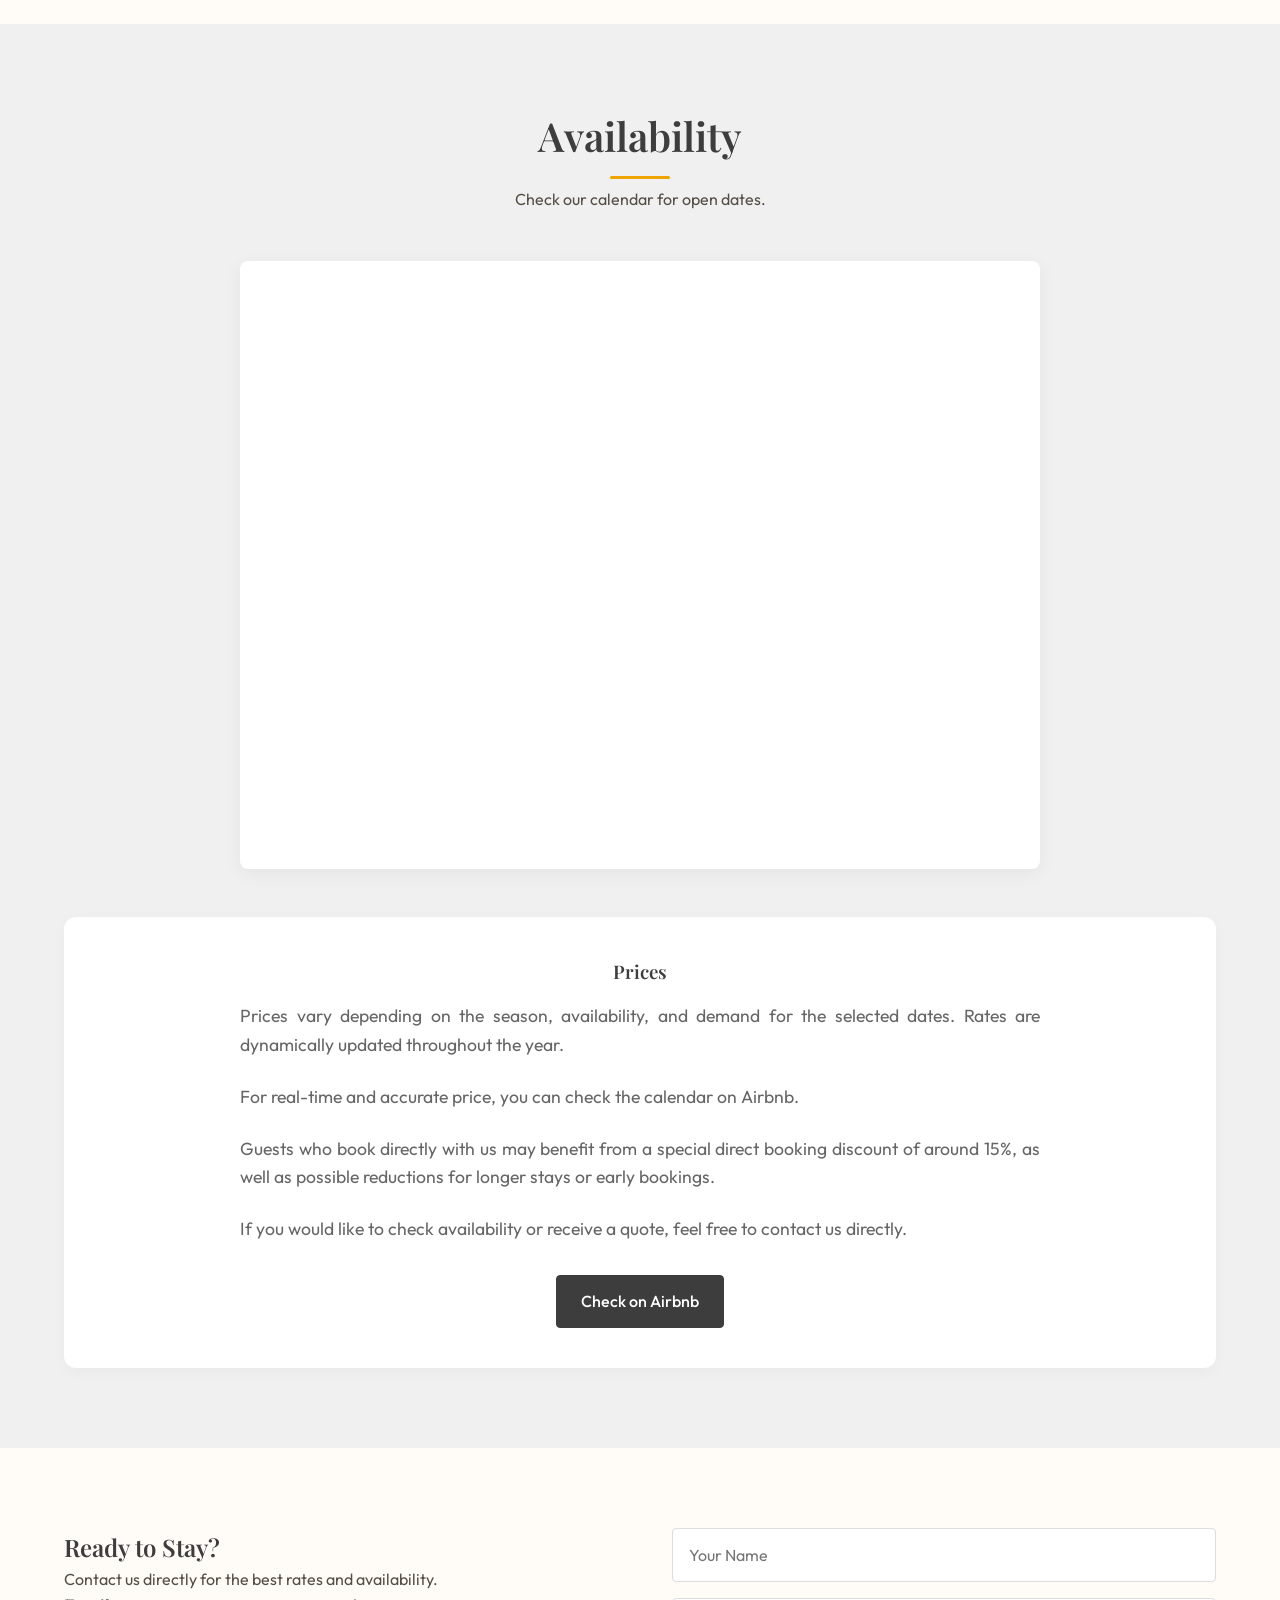
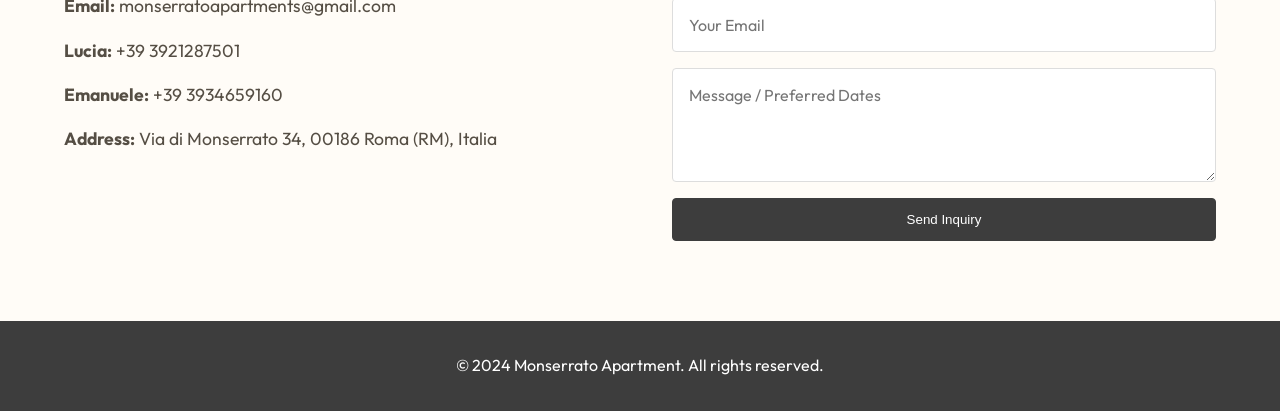
==== commit 0bc8114c: "Update residence details: 34 to Antonelli, 39 to Cenci, update gallery and calendar" ====
--- a/residence34.html
+++ b/residence34.html
@@ -4,7 +4,7 @@
 <head>
     <meta charset="UTF-8">
     <meta name="viewport" content="width=device-width, initial-scale=1.0">
-    <title>Residence 34 - Monserrato Apartments</title>
+    <title>Residenza Antonelli | Rome Historic Center</title>
     <link rel="stylesheet" href="style.css">
     <!-- Google Fonts for premium typography -->
     <link rel="preconnect" href="https://fonts.googleapis.com">
@@ -18,12 +18,13 @@
 
     <!-- Header / Navigation -->
     <nav class="navbar">
-        <a href="index.html" class="logo">Monserrato.</a>
+        <a href="index.html" class="logo">Monserrato Apartments</a>
         <ul class="nav-links">
             <li><a href="index.html">Home</a></li>
             <li><a href="#details">The Apartment</a></li>
+            <li><a href="#gallery">Gallery</a></li>
             <li><a href="#location">Location</a></li>
-            <li><a href="#gallery">Gallery</a></li>
+            <li><a href="#availability">Availability</a></li>
             <li><a href="#contact" class="btn-primary">Book Now</a></li>
         </ul>
         <div class="hamburger">
@@ -34,10 +35,10 @@
     </nav>
 
     <!-- Hero Section -->
-    <header id="home" class="hero">
+    <header id="home" class="hero" style="background-image: url('assets/34/34_livingroom_1.jpg');">
         <div class="hero-content">
-            <h1>Experience Luxury in the Heart of the City</h1>
-            <p>Your perfect getaway awaits at Monserrato.</p>
+            <h1>Residenza Antonelli</h1>
+            <p>Your perfect getaway in Rome.</p>
             <a href="#details" class="btn-secondary">Explore the Apartment</a>
         </div>
     </header>
@@ -47,7 +48,7 @@
         <div class="container">
             <div class="section-header">
                 <h2>The Apartment</h2>
-                <p>A modern retreat in an ancient city.</p>
+                <p>Designed for comfort, styled for living.</p>
             </div>
 
             <!-- 1. Room Counts -->
@@ -55,7 +56,7 @@
                 <div class="room-box">
                     <img src="https://api.iconify.design/ph/bed-light.svg?color=%23554e44" alt="Bedroom"
                         class="room-icon">
-                    <span class="room-count">1 Bedroom</span>
+                    <span class="room-count">3 Bedrooms</span>
                 </div>
                 <div class="room-box">
                     <img src="https://api.iconify.design/ph/armchair-light.svg?color=%23554e44" alt="Living Room"
@@ -65,7 +66,7 @@
                 <div class="room-box">
                     <img src="https://api.iconify.design/ph/shower-light.svg?color=%23554e44" alt="Bathroom"
                         class="room-icon">
-                    <span class="room-count">1 Bathroom</span>
+                    <span class="room-count">2 Bathrooms</span>
                 </div>
                 <div class="room-box">
                     <img src="https://api.iconify.design/ph/cooking-pot-light.svg?color=%23554e44" alt="Kitchen"
@@ -77,30 +78,83 @@
             <!-- 2. Description Box -->
             <div class="description-box">
                 <h3>About the Space</h3>
-                <p>Residence 34 offers a sleek, contemporary design within the historic walls of Monserrato. Perfect for
-                    couples or business travelers looking for a quiet, stylish workspace and a restful night's sleep.
+                <p>
+                    Nestled in the heart of Rome, this elegant apartment offers the perfect blend of historical charm
+                    and
+                    modern comfort.
+                    Located just steps away from iconic sites such as Piazza Navona, the Pantheon, and Campo de' Fiori,
+                    you'll find yourself immersed in the rich culture and vibrant energy of the Eternal City.
+                </p>
+
+                <p>
+                    The apartment features beautiful decor with warm and inviting spaces. With three bedrooms, each with distinct character, and a spacious living room with a comfortable sofa, this apartment provides ample space for families or groups. The fully equipped kitchen includes a refrigerator, stove, and oven for preparing meals during your stay.
+                </p>
+
+                <p>
+                    The two modern bathrooms are clean and well-maintained, with all necessary amenities including glass-enclosed showers, toilets, bidets, and sinks. Towels and bed linens are included for your convenience. This is a non-smoking accommodation, perfect for a comfortable stay in the heart of Rome.
                 </p>
             </div>
 
             <!-- 3. Amenities Box -->
             <div class="amenities-box">
                 <h3>Amenities</h3>
-                <div class="amenities-list">
-                    <div class="amenity-item"><img
-                            src="https://api.iconify.design/ph/wifi-high-light.svg?color=%23F0A500" alt="Wifi">
-                        High-Speed Wi-Fi</div>
-                    <div class="amenity-item"><img
-                            src="https://api.iconify.design/ph/snowflake-light.svg?color=%23F0A500" alt="AC"> Air
-                        Conditioning</div>
-                    <div class="amenity-item"><img
-                            src="https://api.iconify.design/ph/television-simple-light.svg?color=%23F0A500" alt="TV">
-                        Smart TV</div>
-                    <div class="amenity-item"><img src="https://api.iconify.design/ph/coffee-light.svg?color=%23F0A500"
-                            alt="Coffee"> Nespresso</div>
-                    <div class="amenity-item"><img src="https://api.iconify.design/ph/laptop-light.svg?color=%23F0A500"
-                            alt="Work"> Workspace</div>
-                    <div class="amenity-item"><img src="https://api.iconify.design/ph/shower-light.svg?color=%23F0A500"
-                            alt="Shower"> Rainfall Shower</div>
+
+                <!-- Top Tier: Highlights -->
+                <div class="amenities-highlights">
+                    <div class="amenity-item">
+                        <img src="https://api.iconify.design/ph/wifi-high-light.svg?color=%23F0A500" alt="Wifi">
+                        <span>High-Speed Wi-Fi</span>
+                    </div>
+                    <div class="amenity-item">
+                        <img src="https://api.iconify.design/ph/snowflake-light.svg?color=%23F0A500" alt="AC">
+                        <span>Air Conditioning</span>
+                    </div>
+                    <div class="amenity-item">
+                        <img src="https://api.iconify.design/ph/television-simple-light.svg?color=%23F0A500" alt="TV">
+                        <span>Smart TV</span>
+                    </div>
+                    <div class="amenity-item">
+                        <img src="https://api.iconify.design/ph/elevator-light.svg?color=%23F0A500" alt="Elevator">
+                        <span>Elevator</span>
+                    </div>
+                    <div class="amenity-item">
+                        <img src="https://api.iconify.design/ph/waves-light.svg?color=%23F0A500" alt="Washer">
+                        <span>Washing Machine</span>
+                    </div>
+                    <div class="amenity-item">
+                        <img src="https://api.iconify.design/ph/towel-light.svg?color=%23F0A500" alt="Linens">
+                        <span>Linens & Towels</span>
+                    </div>
+                </div>
+
+                <hr class="amenities-divider">
+
+                <!-- Second Tier: Detailed Lists -->
+                <div class="amenities-details-grid">
+                    <div class="amenities-category">
+                        <h4>Kitchen</h4>
+                        <ul>
+                            <li>Stove, Oven & Microwave</li>
+                            <li>Refrigerator & Kettle</li>
+                            <li>Coffee Machine</li>
+                            <li>Basic Essentials (Oil, Salt, Coffee)</li>
+                        </ul>
+                    </div>
+                    <div class="amenities-category">
+                        <h4>Bathroom</h4>
+                        <ul>
+                            <li>Hair Dryer</li>
+                            <li>Shampoo & Shower Gel</li>
+                            <li>Toilet Paper</li>
+                        </ul>
+                    </div>
+                    <div class="amenities-category">
+                        <h4>Extras</h4>
+                        <ul>
+                            <li>Cradle</li>
+                            <li>Iron & Ironing Board</li>
+                        </ul>
+                    </div>
                 </div>
             </div>
         </div>
@@ -117,26 +171,99 @@
             <div class="gallery-filters">
                 <button class="filter-btn active" data-filter="all">All</button>
                 <button class="filter-btn" data-filter="living">Living Room</button>
-                <button class="filter-btn" data-filter="bedroom">Bedroom</button>
                 <button class="filter-btn" data-filter="kitchen">Kitchen</button>
-                <button class="filter-btn" data-filter="bathroom">Bathroom</button>
+                <button class="filter-btn" data-filter="bedroom-1">Bedroom 1</button>
+                <button class="filter-btn" data-filter="bedroom-2">Bedroom 2</button>
+                <button class="filter-btn" data-filter="bedroom-3">Bedroom 3</button>
+                <button class="filter-btn" data-filter="bathroom-1">Bathroom 1</button>
+                <button class="filter-btn" data-filter="bathroom-2">Bathroom 2</button>
+                <button class="filter-btn" data-filter="external">External</button>
             </div>
 
             <div class="gallery-grid">
+                <!-- Living Room -->
                 <div class="gallery-item" data-category="living"
-                    style="background-image: url('assets/hero_image.jpg');"></div>
-                <div class="gallery-item" data-category="bedroom" style="background-image: url('assets/bedroom.jpg');">
-                </div>
-                <div class="gallery-item" data-category="kitchen" style="background-image: url('assets/kitchen.jpg');">
-                </div>
-                <div class="gallery-item" data-category="bathroom"
-                    style="background-image: url('assets/bathroom.jpg');"></div>
-                <!-- Initial duplicates for demo feeling -->
+                    style="background-image: url('assets/34/34_livingroom_1.jpg');"></div>
                 <div class="gallery-item" data-category="living"
-                    style="background-image: url('assets/hero_image.jpg');"></div>
-            </div>
-        </div>
-    </section>
+                    style="background-image: url('assets/34/34_livingroom_2.jpg');"></div>
+                <div class="gallery-item" data-category="living"
+                    style="background-image: url('assets/34/34_hallway_1.jpg');"></div>
+
+                <!-- Kitchen -->
+                <div class="gallery-item" data-category="kitchen"
+                    style="background-image: url('assets/34/34_kitchen_1.jpg');"></div>
+                <div class="gallery-item" data-category="kitchen"
+                    style="background-image: url('assets/34/34_kitchen_2.jpg');"></div>
+                <div class="gallery-item" data-category="kitchen"
+                    style="background-image: url('assets/34/34_kitchen_3.jpg');"></div>
+
+                <!-- Bedroom 1 (Red) -->
+                <div class="gallery-item" data-category="bedroom-1"
+                    style="background-image: url('assets/34/34_room_red_1.jpg');"></div>
+                <div class="gallery-item" data-category="bedroom-1"
+                    style="background-image: url('assets/34/34_room_red_2.jpg');"></div>
+                <div class="gallery-item" data-category="bedroom-1"
+                    style="background-image: url('assets/34/34_room_red_3.jpg');"></div>
+                <div class="gallery-item" data-category="bedroom-1"
+                    style="background-image: url('assets/34/34_room_red_4.jpg');"></div>
+                <div class="gallery-item" data-category="bedroom-1"
+                    style="background-image: url('assets/34/34_room_red_5.jpg');"></div>
+                <div class="gallery-item" data-category="bedroom-1"
+                    style="background-image: url('assets/34/34_room_red_6.jpg');"></div>
+
+                <!-- Bedroom 2 (Blue) -->
+                <div class="gallery-item" data-category="bedroom-2"
+                    style="background-image: url('assets/34/34_room_blue_1.jpg');"></div>
+                <div class="gallery-item" data-category="bedroom-2"
+                    style="background-image: url('assets/34/34_room_blue_2.jpg');"></div>
+                <div class="gallery-item" data-category="bedroom-2"
+                    style="background-image: url('assets/34/34_room_blue_3.jpg');"></div>
+                <div class="gallery-item" data-category="bedroom-2"
+                    style="background-image: url('assets/34/34_room_blue_4.jpg');"></div>
+
+                <!-- Bedroom 3 (Grey) -->
+                <div class="gallery-item" data-category="bedroom-3"
+                    style="background-image: url('assets/34/34_room_grey_1.jpg');"></div>
+                <div class="gallery-item" data-category="bedroom-3"
+                    style="background-image: url('assets/34/34_room_grey_2.jpg');"></div>
+
+                <!-- Bathroom 1 -->
+                <div class="gallery-item" data-category="bathroom-1"
+                    style="background-image: url('assets/34/34_bathroo_small_1.jpg');"></div>
+                <div class="gallery-item" data-category="bathroom-1"
+                    style="background-image: url('assets/34/34_bathroo_small_2.jpg');"></div>
+                <div class="gallery-item" data-category="bathroom-1"
+                    style="background-image: url('assets/34/34_bathroo_small_3.jpg');"></div>
+
+                <!-- Bathroom 2 -->
+                <div class="gallery-item" data-category="bathroom-2"
+                    style="background-image: url('assets/34/34_bathroom_big_1.jpg');"></div>
+                <div class="gallery-item" data-category="bathroom-2"
+                    style="background-image: url('assets/34/34_bathroom_big_2.jpg');"></div>
+                <div class="gallery-item" data-category="bathroom-2"
+                    style="background-image: url('assets/34/34_bathroom_big_3.jpg');"></div>
+
+                <!-- External -->
+                <div class="gallery-item" data-category="external"
+                    style="background-image: url('assets/34/34_external_1.jpg');"></div>
+                <div class="gallery-item" data-category="external"
+                    style="background-image: url('assets/34/34_external_2.jpg');"></div>
+                <div class="gallery-item" data-category="external"
+                    style="background-image: url('assets/34/34_external_3.jpg');"></div>
+            </div>
+            <div id="load-more-container" style="text-align: center; margin-top: 2rem;">
+                <button id="loadMoreBtn" class="btn-secondary">Show More</button>
+            </div>
+        </div>
+    </section>
+
+    <!-- Lightbox Modal -->
+    <div id="lightbox" class="lightbox">
+        <span class="close-lightbox">&times;</span>
+        <img class="lightbox-content" id="lightbox-img">
+        <a class="prev" onclick="changeSlide(-1)">&#10094;</a>
+        <a class="next" onclick="changeSlide(1)">&#10095;</a>
+    </div>
 
     <!-- Location Section -->
     <section id="location" class="section">
@@ -157,8 +284,15 @@
                         <li><strong>Pantheon:</strong> 10 min walk</li>
                         <li><strong>Trastevere:</strong> 15 min walk</li>
                     </ul>
-                </div>
-                <div class="location-image" style="background-image: url('assets/street_view.jpg');"></div>
+
+                    <div class="location-map">
+                        <iframe
+                            src="https://www.google.com/maps/embed?pb=!1m18!1m12!1m3!1d2969.873215917891!2d12.469094075908502!3d41.89549337124233!2m3!1f0!2f0!3f0!3m2!1i1024!2i768!4f13.1!3m3!1m2!1s0x132f604f86d87eeb%3A0xe2a818d6e3fb0e5!2sVia%20di%20Monserrato%2C%2039%2C%2000186%20Roma%20RM!5e0!3m2!1sen!2sit!4v1714500000000!5m2!1sen!2sit"
+                            width="100%" height="300" style="border:0;" allowfullscreen="" loading="lazy"
+                            referrerpolicy="no-referrer-when-downgrade"></iframe>
+                    </div>
+                </div>
+                <div class="location-image" style="background-image: url('assets/34/34_external_2.jpg');"></div>
             </div>
         </div>
     </section>
@@ -173,14 +307,20 @@
             <div class="calendar-wrapper">
                 <div class="google-calendar-container">
                     <iframe
-                        src="https://calendar.google.com/calendar/embed?src=r4nqqkjvtr5a13i4i76h3s97defdes6p%40import.calendar.google.com&ctz=Europe%2FRome&showTitle=0&showPrint=0&showCalendars=0&showTabs=0"
+                        src="https://calendar.google.com/calendar/embed?src=vi0lo5qk1f1rkcaihup7q6pi52jc6lnp%40import.calendar.google.com&ctz=Europe%2FRome&showTitle=0&showPrint=0&showCalendars=0&showTabs=0"
                         style="border: 0" width="800" height="600" frameborder="0" scrolling="no">
                     </iframe>
                 </div>
-                <div style="text-align: center; margin-top: 1rem;">
-                    <p><em>For real-time availability and instant booking, please visit our <a href="#"
-                                style="color: var(--accent-color); font-weight: bold;">Airbnb Listing</a>.</em></p>
-                </div>
+            </div>
+
+            <!-- Prices and Availability Section -->
+            <div class="description-box" style="margin-top: 3rem; margin-bottom: 0;">
+                <h3>Prices</h3>
+                <p style="text-align: justify;">Prices vary depending on the season, availability, and demand for the selected dates. Rates are dynamically updated throughout the year.</p>
+                <p style="text-align: justify;">For real-time and accurate price, you can check the calendar on Airbnb.</p>
+                <p style="text-align: justify;">Guests who book directly with us may benefit from a special direct booking discount of around 15%, as well as possible reductions for longer stays or early bookings.</p>
+                <p style="text-align: justify; margin-bottom: 2rem;">If you would like to check availability or receive a quote, feel free to contact us directly.</p>
+                <a href="#" target="_blank" class="btn-primary">Check on Airbnb</a>
             </div>
         </div>
     </section>
@@ -193,9 +333,10 @@
                     <h2>Ready to Stay?</h2>
                     <p>Contact us directly for the best rates and availability.</p>
                     <ul class="contact-list">
-                        <li><strong>Email:</strong> reservations@monserrato.com</li>
-                        <li><strong>Phone:</strong> +39 123 456 7890</li>
-                        <li><strong>Address:</strong> Via di Monserrato, Rome, Italy</li>
+                        <li><strong>Email:</strong> monserratoapartments@gmail.com</li>
+                        <li><strong>Lucia:</strong> +39 3921287501</li>
+                        <li><strong>Emanuele:</strong> +39 3934659160</li>
+                        <li><strong>Address:</strong> Via di Monserrato 34, 00186 Roma (RM), Italia</li>
                     </ul>
                 </div>
                 <form class="contact-form">
--- a/style.css
+++ b/style.css
@@ -365,6 +365,14 @@
     overflow: hidden;
 }
 
+.google-calendar-container iframe {
+    position: absolute;
+    top: 0;
+    left: 0;
+    width: 100%;
+    height: 100%;
+}
+
 /* Landing Page Styles (Refined Premium) */
 .landing-body {
     overflow: hidden;
@@ -437,7 +445,7 @@
     justify-content: center;
     flex-direction: column;
     text-decoration: none;
-    height: 100%;
+    /* height removed to respect margins */
     transition: flex 0.6s cubic-bezier(0.25, 1, 0.5, 1);
     /* Slightly faster smooth ease */
     overflow: hidden;
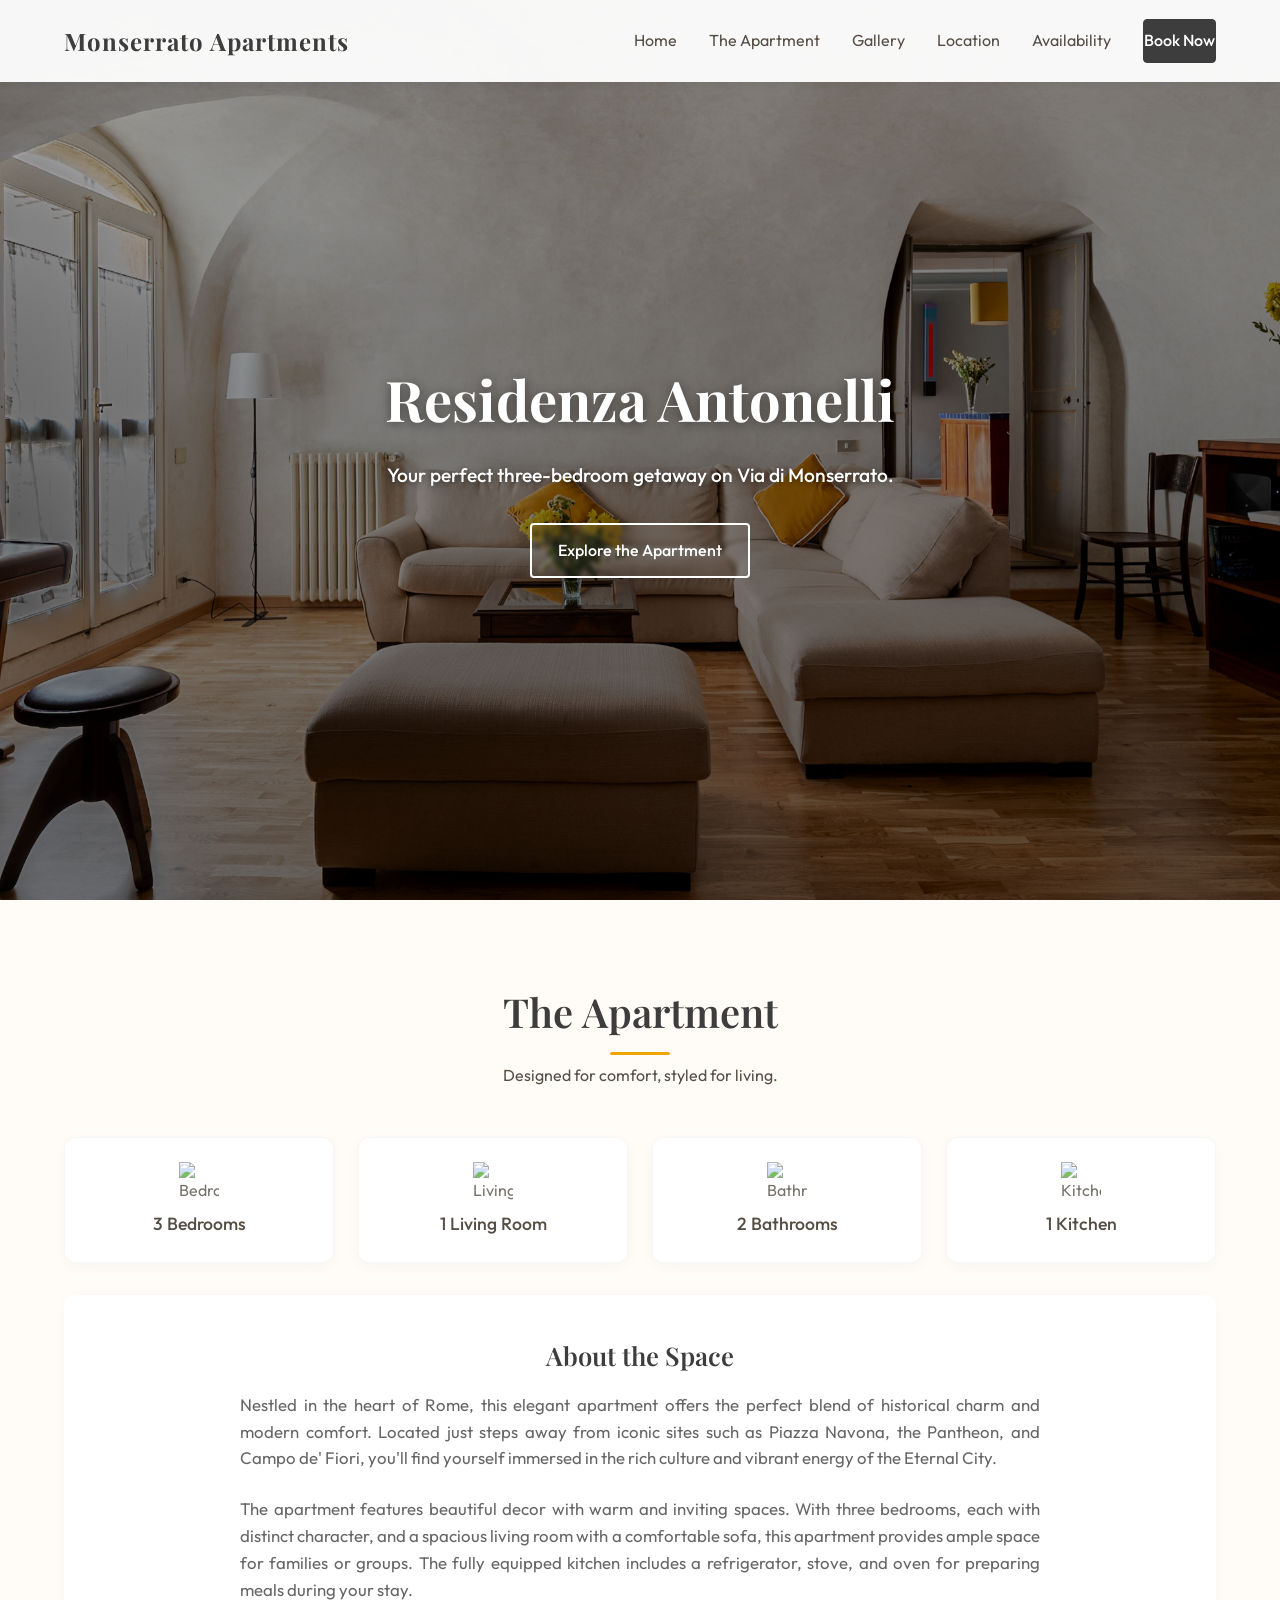
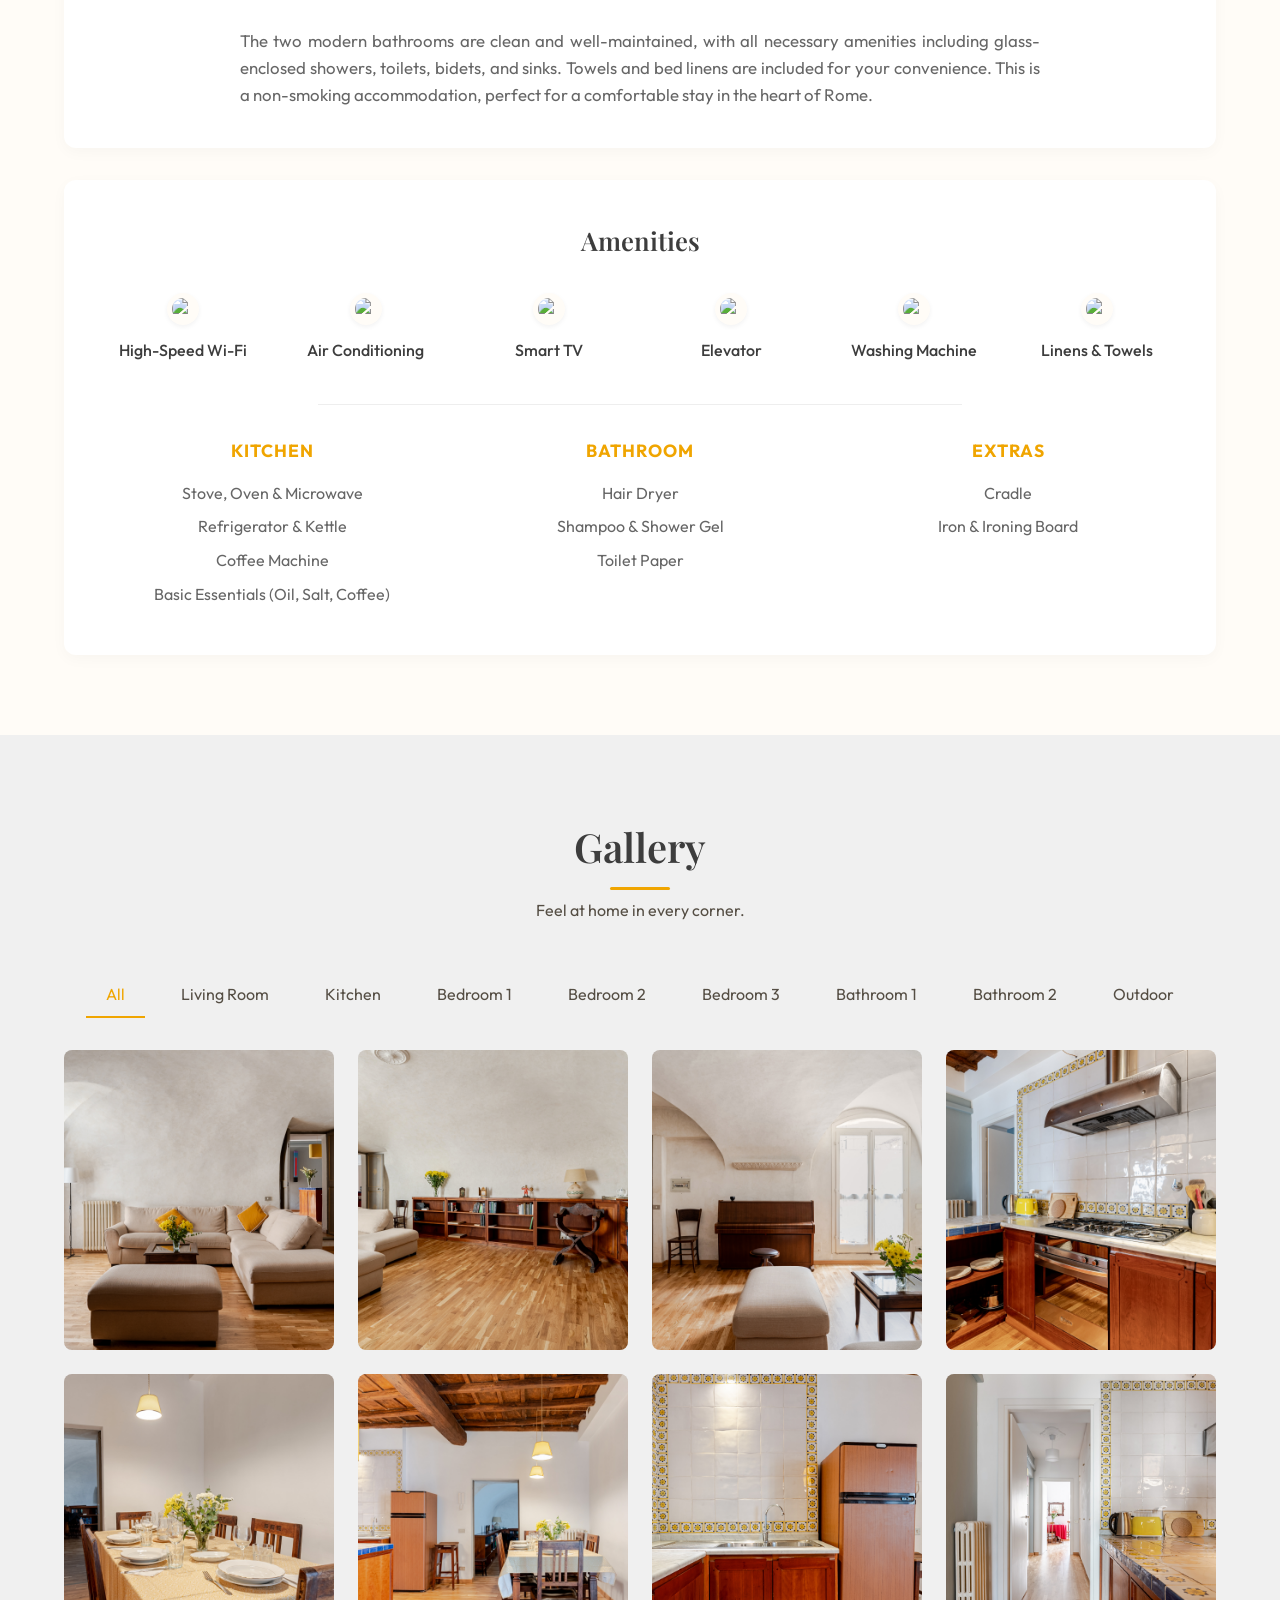
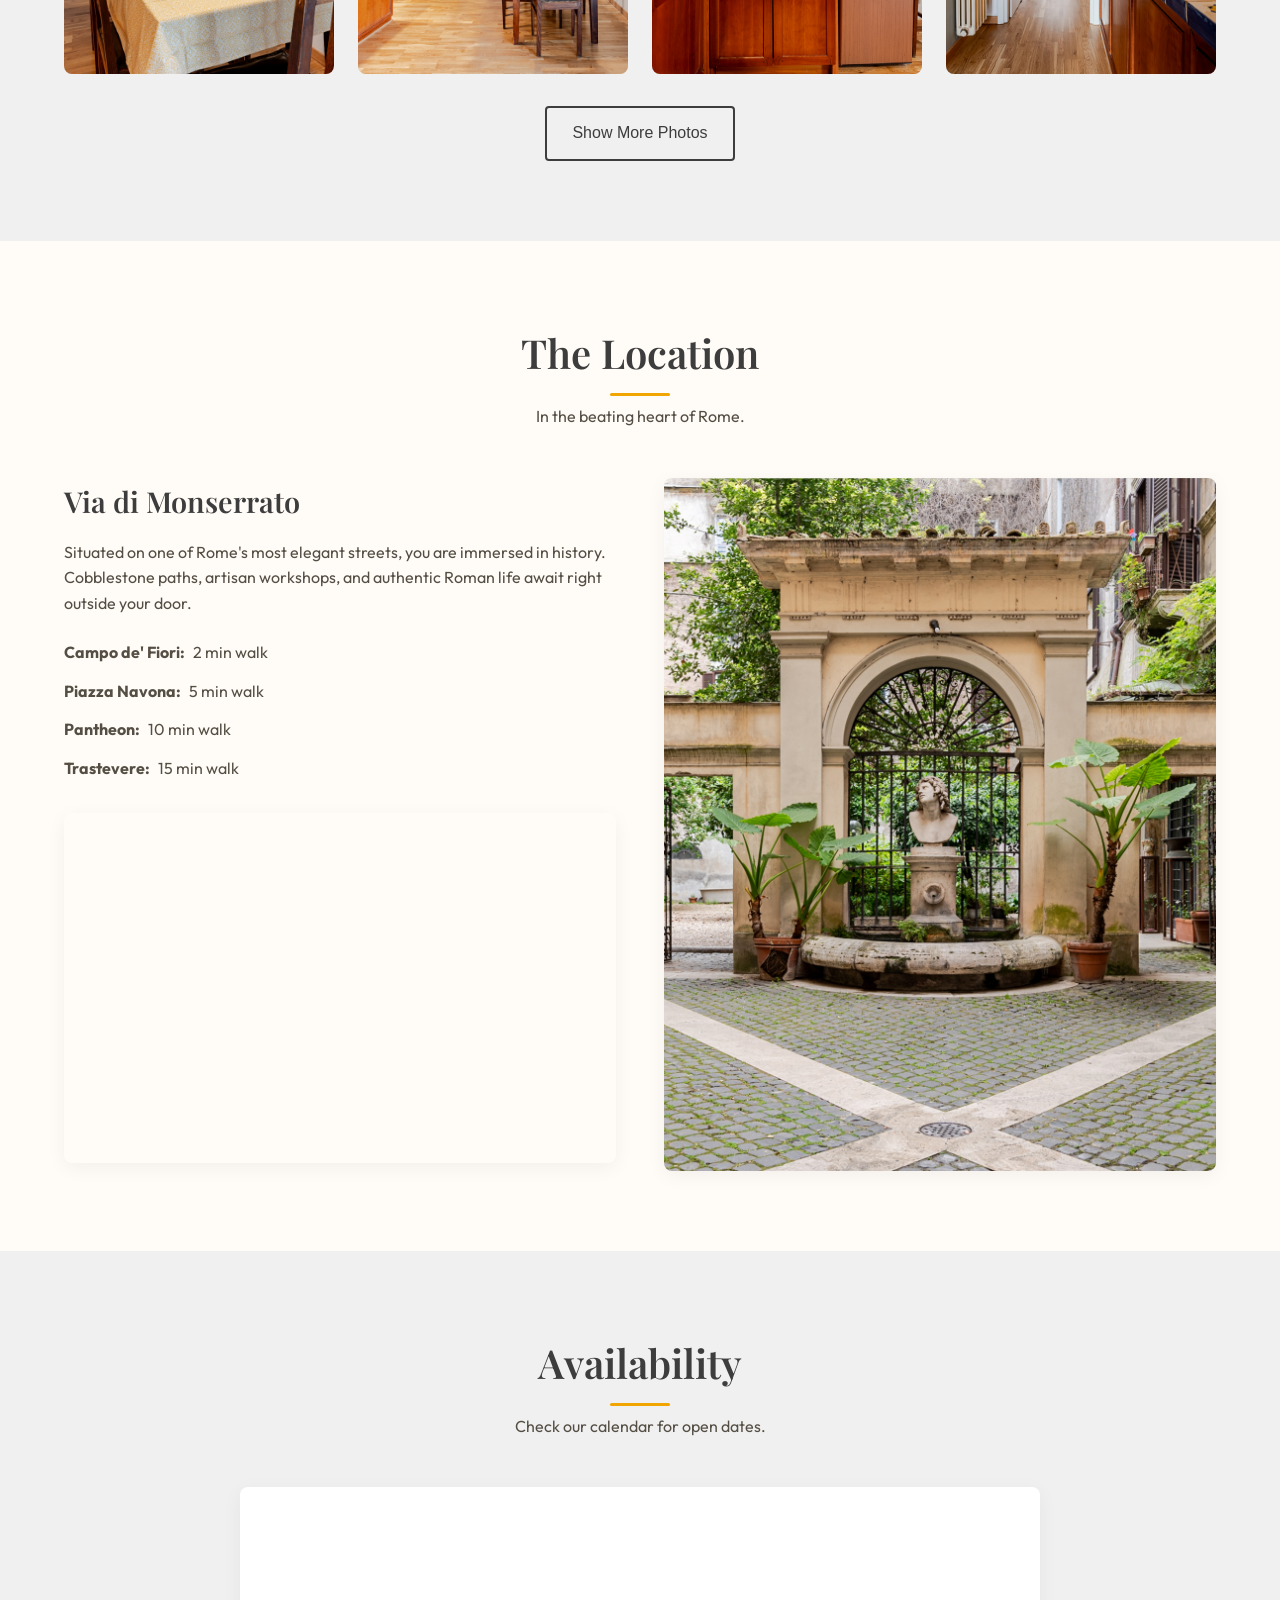
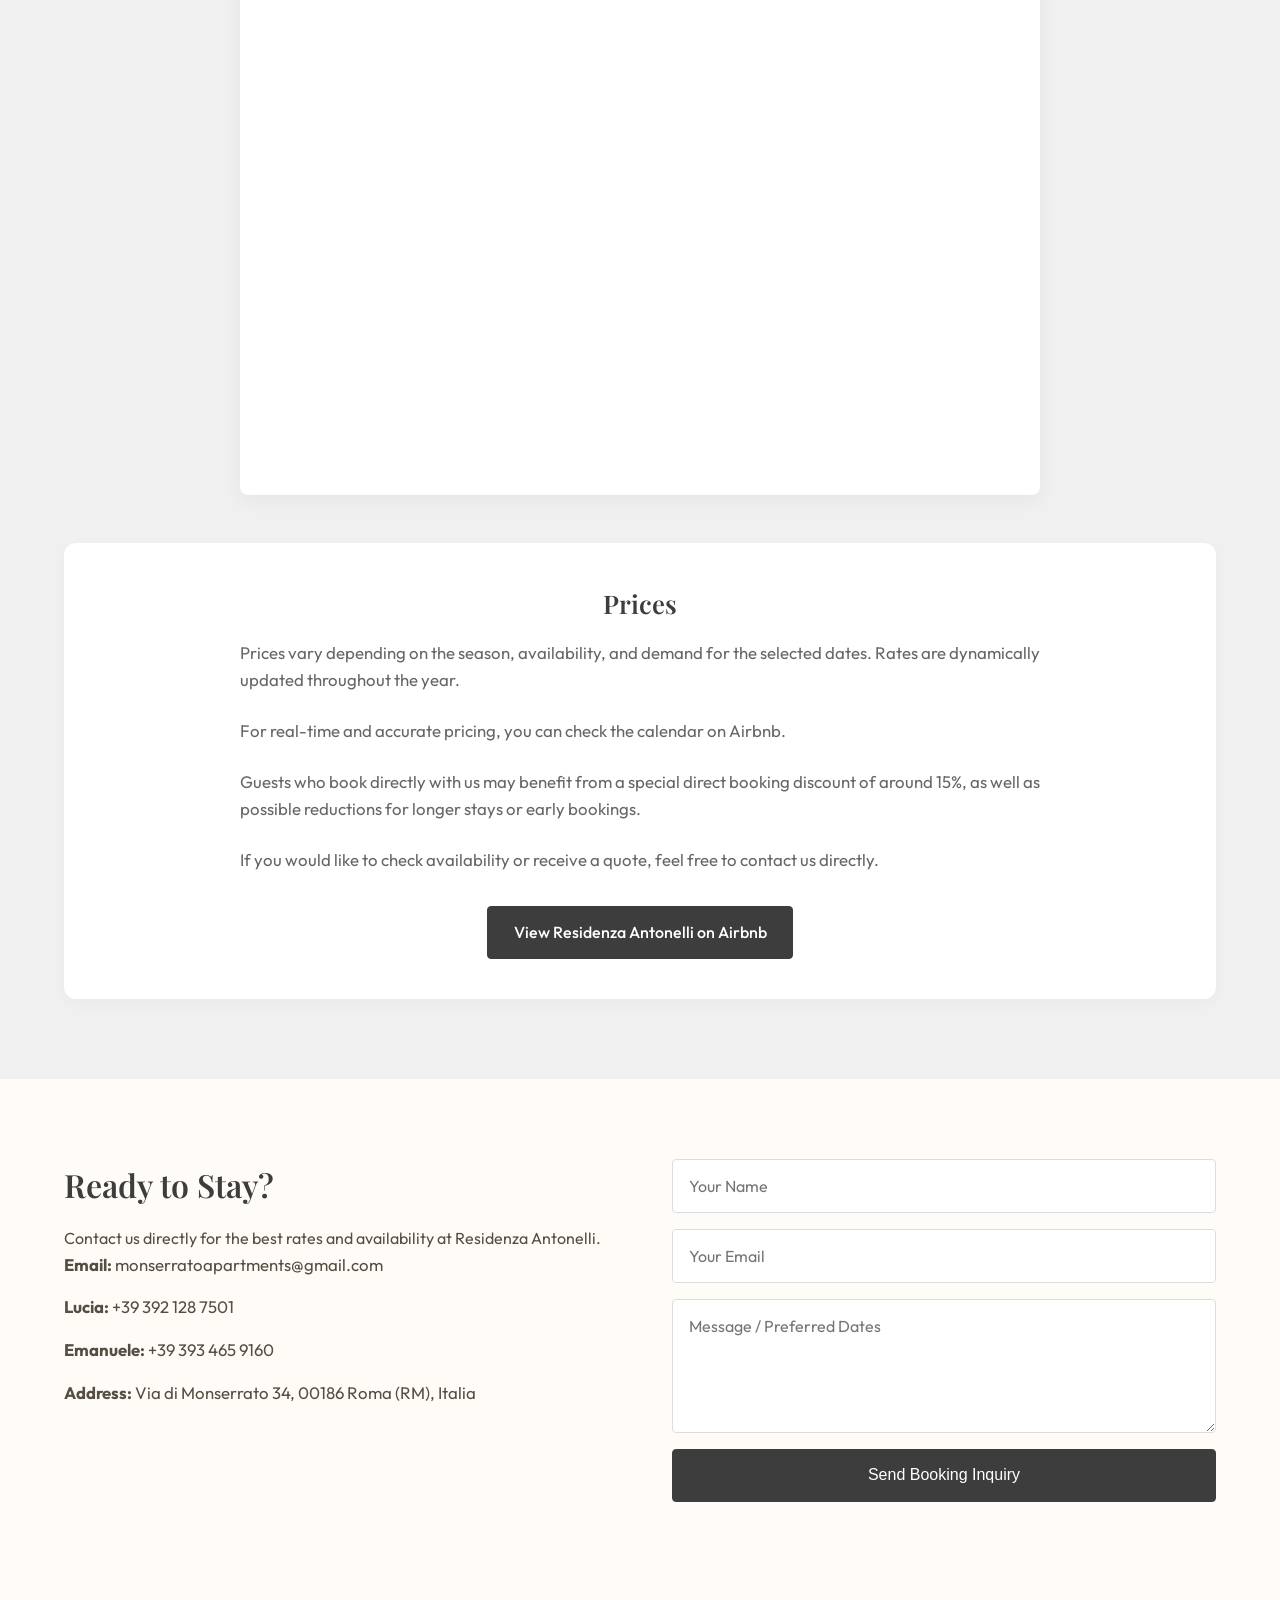
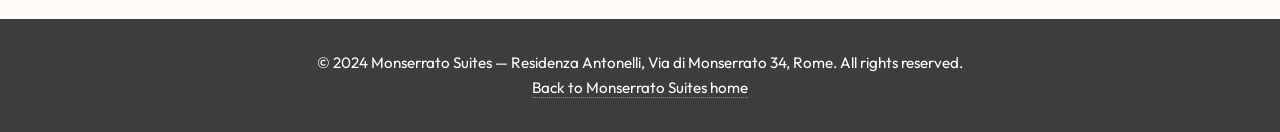
==== commit b5fb84ec: "Overhaul SEO, mobile UX, photos and Formspree integration - SEO: unique title/meta-description, Open" ====
--- a/residence34.html
+++ b/residence34.html
@@ -4,21 +4,102 @@
 <head>
     <meta charset="UTF-8">
     <meta name="viewport" content="width=device-width, initial-scale=1.0">
-    <title>Residenza Antonelli | Rome Historic Center</title>
+    <meta name="theme-color" content="#FFFCF7">
+
+    <!-- Primary SEO -->
+    <title>Residenza Antonelli | Rome Apartment in Via di Monserrato</title>
+    <meta name="description"
+        content="Residenza Antonelli: a 3-bedroom vacation apartment on Via di Monserrato, central Rome. Two bathrooms, balcony and full kitchen, steps from Campo de' Fiori.">
+    <meta name="keywords"
+        content="Residenza Antonelli, Via di Monserrato 34, vacation apartment Rome, 3 bedroom apartment Rome, holiday rental Centro Storico, apartment near Campo de' Fiori, Rome historic center accommodation">
+    <meta name="author" content="Monserrato Suites">
+    <meta name="robots" content="index, follow">
+
+    <!-- Geo tags -->
+    <meta name="geo.region" content="IT-RM">
+    <meta name="geo.placename" content="Rome, Centro Storico, Via di Monserrato 34">
+    <meta name="geo.position" content="41.895493;12.469094">
+    <meta name="ICBM" content="41.895493, 12.469094">
+
+    <!-- Open Graph -->
+    <meta property="og:type" content="website">
+    <meta property="og:title" content="Residenza Antonelli | Rome Apartment in Via di Monserrato">
+    <meta property="og:description"
+        content="Three-bedroom vacation apartment on Via di Monserrato in central Rome, steps from Campo de' Fiori, Piazza Navona and the Pantheon.">
+    <meta property="og:url" content="https://www.monserratosuites.com/residence34.html">
+    <meta property="og:image" content="assets/34/34_livingroom_1.jpg">
+    <meta property="og:locale" content="en_US">
+    <meta property="og:site_name" content="Monserrato Suites">
+
+    <!-- Twitter Card -->
+    <meta name="twitter:card" content="summary_large_image">
+    <meta name="twitter:title" content="Residenza Antonelli | Rome Apartment in Via di Monserrato">
+    <meta name="twitter:description"
+        content="Three-bedroom vacation apartment on Via di Monserrato, central Rome. Steps from Campo de' Fiori and the Pantheon.">
+    <meta name="twitter:image" content="assets/34/34_livingroom_1.jpg">
+
+    <link rel="canonical" href="https://www.monserratosuites.com/residence34.html">
+
     <link rel="stylesheet" href="style.css">
+
     <!-- Google Fonts for premium typography -->
     <link rel="preconnect" href="https://fonts.googleapis.com">
     <link rel="preconnect" href="https://fonts.gstatic.com" crossorigin>
     <link
         href="https://fonts.googleapis.com/css2?family=Outfit:wght@300;400;600&family=Playfair+Display:ital,wght@0,400;0,600;1,400&display=swap"
         rel="stylesheet">
+
+    <!-- Schema.org structured data -->
+    <script type="application/ld+json">
+    {
+      "@context": "https://schema.org",
+      "@type": "LodgingBusiness",
+      "@id": "https://www.monserratosuites.com/residence34.html",
+      "name": "Residenza Antonelli",
+      "description": "Three-bedroom vacation apartment on Via di Monserrato 34, in the heart of Rome's historic center. Two bathrooms, fully equipped kitchen, balcony, Wi-Fi and air conditioning.",
+      "url": "https://www.monserratosuites.com/residence34.html",
+      "image": [
+        "assets/34/34_livingroom_1.jpg",
+        "assets/34/34_kitchen_1.jpg",
+        "assets/34/34_room_red_1.jpg",
+        "assets/34/34_external_1.jpg"
+      ],
+      "telephone": "+39-3934659160",
+      "email": "monserratoapartments@gmail.com",
+      "numberOfRooms": 3,
+      "address": {
+        "@type": "PostalAddress",
+        "streetAddress": "Via di Monserrato 34",
+        "addressLocality": "Rome",
+        "addressRegion": "RM",
+        "postalCode": "00186",
+        "addressCountry": "IT"
+      },
+      "geo": {
+        "@type": "GeoCoordinates",
+        "latitude": 41.895493,
+        "longitude": 12.469094
+      },
+      "amenityFeature": [
+        { "@type": "LocationFeatureSpecification", "name": "Wi-Fi", "value": true },
+        { "@type": "LocationFeatureSpecification", "name": "Air Conditioning", "value": true },
+        { "@type": "LocationFeatureSpecification", "name": "Smart TV", "value": true },
+        { "@type": "LocationFeatureSpecification", "name": "Elevator", "value": true },
+        { "@type": "LocationFeatureSpecification", "name": "Washing Machine", "value": true },
+        { "@type": "LocationFeatureSpecification", "name": "Linens & Towels", "value": true },
+        { "@type": "LocationFeatureSpecification", "name": "Balcony", "value": true }
+      ]
+    }
+    </script>
 </head>
 
 <body>
 
+    <a class="skip-link" href="#main-content">Skip to main content</a>
+
     <!-- Header / Navigation -->
-    <nav class="navbar">
-        <a href="index.html" class="logo">Monserrato Apartments</a>
+    <nav class="navbar" aria-label="Main navigation">
+        <a href="index.html" class="logo" aria-label="Monserrato Suites homepage">Monserrato Apartments</a>
         <ul class="nav-links">
             <li><a href="index.html">Home</a></li>
             <li><a href="#details">The Apartment</a></li>
@@ -27,333 +108,461 @@
             <li><a href="#availability">Availability</a></li>
             <li><a href="#contact" class="btn-primary">Book Now</a></li>
         </ul>
-        <div class="hamburger">
+        <button class="hamburger" aria-label="Toggle navigation menu" aria-expanded="false" aria-controls="primary-navigation">
             <span></span>
             <span></span>
             <span></span>
+        </button>
+    </nav>
+
+    <main id="main-content">
+
+        <!-- Hero Section -->
+        <header id="home" class="hero" style="background-image: url('assets/34/34_livingroom_1.jpg');"
+            role="banner" aria-label="Residenza Antonelli, vacation apartment in Rome historic center">
+            <div class="hero-content">
+                <h1>Residenza Antonelli</h1>
+                <p>Your perfect three-bedroom getaway on Via di Monserrato.</p>
+                <a href="#details" class="btn-secondary">Explore the Apartment</a>
+            </div>
+        </header>
+
+        <!-- Details/About Section -->
+        <section id="details" class="section" aria-labelledby="details-heading">
+            <div class="container">
+                <div class="section-header">
+                    <h2 id="details-heading">The Apartment</h2>
+                    <p>Designed for comfort, styled for living.</p>
+                </div>
+
+                <!-- 1. Room Counts -->
+                <div class="rooms-grid">
+                    <div class="room-box">
+                        <img src="https://api.iconify.design/ph/bed-light.svg?color=%23554e44"
+                            alt="Bedroom icon" class="room-icon" loading="lazy" width="40" height="40">
+                        <span class="room-count">3 Bedrooms</span>
+                    </div>
+                    <div class="room-box">
+                        <img src="https://api.iconify.design/ph/armchair-light.svg?color=%23554e44"
+                            alt="Living room icon" class="room-icon" loading="lazy" width="40" height="40">
+                        <span class="room-count">1 Living Room</span>
+                    </div>
+                    <div class="room-box">
+                        <img src="https://api.iconify.design/ph/shower-light.svg?color=%23554e44"
+                            alt="Bathroom icon" class="room-icon" loading="lazy" width="40" height="40">
+                        <span class="room-count">2 Bathrooms</span>
+                    </div>
+                    <div class="room-box">
+                        <img src="https://api.iconify.design/ph/cooking-pot-light.svg?color=%23554e44"
+                            alt="Kitchen icon" class="room-icon" loading="lazy" width="40" height="40">
+                        <span class="room-count">1 Kitchen</span>
+                    </div>
+                </div>
+
+                <!-- 2. Description Box -->
+                <article class="description-box">
+                    <h3>About the Space</h3>
+                    <p>
+                        Nestled in the heart of Rome, this elegant apartment offers the perfect blend of historical
+                        charm and modern comfort. Located just steps away from iconic sites such as Piazza Navona, the
+                        Pantheon, and Campo de' Fiori, you'll find yourself immersed in the rich culture and vibrant
+                        energy of the Eternal City.
+                    </p>
+
+                    <p>
+                        The apartment features beautiful decor with warm and inviting spaces. With three bedrooms, each
+                        with distinct character, and a spacious living room with a comfortable sofa, this apartment
+                        provides ample space for families or groups. The fully equipped kitchen includes a refrigerator,
+                        stove, and oven for preparing meals during your stay.
+                    </p>
+
+                    <p>
+                        The two modern bathrooms are clean and well-maintained, with all necessary amenities including
+                        glass-enclosed showers, toilets, bidets, and sinks. Towels and bed linens are included for your
+                        convenience. This is a non-smoking accommodation, perfect for a comfortable stay in the heart of
+                        Rome.
+                    </p>
+                </article>
+
+                <!-- 3. Amenities Box -->
+                <article class="amenities-box">
+                    <h3>Amenities</h3>
+
+                    <!-- Top Tier: Highlights -->
+                    <div class="amenities-highlights">
+                        <div class="amenity-item">
+                            <img src="https://api.iconify.design/ph/wifi-high-light.svg?color=%23F0A500"
+                                alt="High-speed Wi-Fi icon" loading="lazy" width="32" height="32">
+                            <span>High-Speed Wi-Fi</span>
+                        </div>
+                        <div class="amenity-item">
+                            <img src="https://api.iconify.design/ph/snowflake-light.svg?color=%23F0A500"
+                                alt="Air conditioning icon" loading="lazy" width="32" height="32">
+                            <span>Air Conditioning</span>
+                        </div>
+                        <div class="amenity-item">
+                            <img src="https://api.iconify.design/ph/television-simple-light.svg?color=%23F0A500"
+                                alt="Smart TV icon" loading="lazy" width="32" height="32">
+                            <span>Smart TV</span>
+                        </div>
+                        <div class="amenity-item">
+                            <img src="https://api.iconify.design/ph/elevator-light.svg?color=%23F0A500"
+                                alt="Elevator icon" loading="lazy" width="32" height="32">
+                            <span>Elevator</span>
+                        </div>
+                        <div class="amenity-item">
+                            <img src="https://api.iconify.design/ph/waves-light.svg?color=%23F0A500"
+                                alt="Washing machine icon" loading="lazy" width="32" height="32">
+                            <span>Washing Machine</span>
+                        </div>
+                        <div class="amenity-item">
+                            <img src="https://api.iconify.design/ph/towel-light.svg?color=%23F0A500"
+                                alt="Linens and towels icon" loading="lazy" width="32" height="32">
+                            <span>Linens &amp; Towels</span>
+                        </div>
+                    </div>
+
+                    <hr class="amenities-divider">
+
+                    <!-- Second Tier: Detailed Lists -->
+                    <div class="amenities-details-grid">
+                        <div class="amenities-category">
+                            <h4>Kitchen</h4>
+                            <ul>
+                                <li>Stove, Oven &amp; Microwave</li>
+                                <li>Refrigerator &amp; Kettle</li>
+                                <li>Coffee Machine</li>
+                                <li>Basic Essentials (Oil, Salt, Coffee)</li>
+                            </ul>
+                        </div>
+                        <div class="amenities-category">
+                            <h4>Bathroom</h4>
+                            <ul>
+                                <li>Hair Dryer</li>
+                                <li>Shampoo &amp; Shower Gel</li>
+                                <li>Toilet Paper</li>
+                            </ul>
+                        </div>
+                        <div class="amenities-category">
+                            <h4>Extras</h4>
+                            <ul>
+                                <li>Cradle</li>
+                                <li>Iron &amp; Ironing Board</li>
+                            </ul>
+                        </div>
+                    </div>
+                </article>
+            </div>
+        </section>
+
+        <!-- Gallery Section -->
+        <section id="gallery" class="section alt-bg" aria-labelledby="gallery-heading">
+            <div class="container">
+                <div class="section-header">
+                    <h2 id="gallery-heading">Gallery</h2>
+                    <p>Feel at home in every corner.</p>
+                </div>
+
+                <div class="gallery-filters" role="tablist" aria-label="Filter gallery by room">
+                    <button class="filter-btn active" data-filter="all">All</button>
+                    <button class="filter-btn" data-filter="living">Living Room</button>
+                    <button class="filter-btn" data-filter="kitchen">Kitchen</button>
+                    <button class="filter-btn" data-filter="bedroom-1">Bedroom 1</button>
+                    <button class="filter-btn" data-filter="bedroom-2">Bedroom 2</button>
+                    <button class="filter-btn" data-filter="bedroom-3">Bedroom 3</button>
+                    <button class="filter-btn" data-filter="bathroom-1">Bathroom 1</button>
+                    <button class="filter-btn" data-filter="bathroom-2">Bathroom 2</button>
+                    <button class="filter-btn" data-filter="outdoor">Outdoor</button>
+                </div>
+
+                <div class="gallery-grid">
+
+                    <!-- Living Room -->
+                    <div class="gallery-item" data-category="living">
+                        <img src="assets/34/34_livingroom_1.jpg"
+                            alt="Bright living room with sofa in Residenza Antonelli vacation apartment, Via di Monserrato Rome"
+                            loading="lazy" width="800" height="600">
+                    </div>
+                    <div class="gallery-item" data-category="living">
+                        <img src="assets/34/34_livingroom_2.jpg"
+                            alt="Cozy living room corner with elegant decor in Residenza Antonelli, central Rome"
+                            loading="lazy" width="800" height="600">
+                    </div>
+                    <div class="gallery-item" data-category="living">
+                        <img src="assets/34/34_livingroom_3.jpg"
+                            alt="Living room view with classic Roman style in Residenza Antonelli holiday rental"
+                            loading="lazy" width="800" height="600">
+                    </div>
+
+                    <!-- Kitchen -->
+                    <div class="gallery-item" data-category="kitchen">
+                        <img src="assets/34/34_kitchen_1.jpg"
+                            alt="Fully equipped kitchen of Residenza Antonelli apartment near Campo de' Fiori, Rome"
+                            loading="lazy" width="800" height="600">
+                    </div>
+                    <div class="gallery-item" data-category="kitchen">
+                        <img src="assets/34/34_kitchen_2.jpg"
+                            alt="Modern kitchen with cooking essentials in Rome historic center vacation rental"
+                            loading="lazy" width="800" height="600">
+                    </div>
+                    <div class="gallery-item" data-category="kitchen">
+                        <img src="assets/34/34_kitchen_3.jpg"
+                            alt="Kitchen detail and breakfast space in Residenza Antonelli, Via di Monserrato apartment"
+                            loading="lazy" width="800" height="600">
+                    </div>
+                    <div class="gallery-item" data-category="kitchen">
+                        <img src="assets/34/34_kitchen_4.jpg"
+                            alt="Kitchen appliances in Residenza Antonelli vacation apartment in central Rome"
+                            loading="lazy" width="800" height="600">
+                    </div>
+                    <div class="gallery-item" data-category="kitchen">
+                        <img src="assets/34/34_kitchen_5.jpg"
+                            alt="Bright cooking area in Residenza Antonelli holiday flat in Rome historic center"
+                            loading="lazy" width="800" height="600">
+                    </div>
+                    <div class="gallery-item" data-category="kitchen">
+                        <img src="assets/34/34_kitchen_6.jpg"
+                            alt="Kitchen counter and dining nook of Rome apartment near Piazza Navona"
+                            loading="lazy" width="800" height="600">
+                    </div>
+
+                    <!-- Bedroom 1 (Red) -->
+                    <div class="gallery-item" data-category="bedroom-1">
+                        <img src="assets/34/34_room_red_1.jpg"
+                            alt="Red themed bedroom with double bed in Residenza Antonelli, Rome apartment"
+                            loading="lazy" width="800" height="600">
+                    </div>
+                    <div class="gallery-item" data-category="bedroom-1">
+                        <img src="assets/34/34_room_red_2.jpg"
+                            alt="Elegant red bedroom interior in Via di Monserrato vacation rental, Rome"
+                            loading="lazy" width="800" height="600">
+                    </div>
+                    <div class="gallery-item" data-category="bedroom-1">
+                        <img src="assets/34/34_room_red_3.jpg"
+                            alt="Spacious red bedroom with classic decor at Residenza Antonelli apartment in Rome"
+                            loading="lazy" width="800" height="600">
+                    </div>
+                    <div class="gallery-item" data-category="bedroom-1">
+                        <img src="assets/34/34_room_red_4.jpg"
+                            alt="Red bedroom detail with bedside table at Rome historic center holiday flat"
+                            loading="lazy" width="800" height="600">
+                    </div>
+                    <div class="gallery-item" data-category="bedroom-1">
+                        <img src="assets/34/34_room_red_5.jpg"
+                            alt="Comfortable red bedroom in Residenza Antonelli apartment near Campo de' Fiori"
+                            loading="lazy" width="800" height="600">
+                    </div>
+
+                    <!-- Bedroom 2 (Blue) -->
+                    <div class="gallery-item" data-category="bedroom-2">
+                        <img src="assets/34/34_room_blue_1.jpg"
+                            alt="Blue bedroom with double bed at Residenza Antonelli, Rome vacation apartment"
+                            loading="lazy" width="800" height="600">
+                    </div>
+                    <div class="gallery-item" data-category="bedroom-2">
+                        <img src="assets/34/34_room_blue_2.jpg"
+                            alt="Cozy blue bedroom corner in Via di Monserrato apartment, central Rome"
+                            loading="lazy" width="800" height="600">
+                    </div>
+                    <div class="gallery-item" data-category="bedroom-2">
+                        <img src="assets/34/34_room_blue_3.jpg"
+                            alt="Bright blue bedroom interior at Residenza Antonelli holiday rental in Rome"
+                            loading="lazy" width="800" height="600">
+                    </div>
+
+                    <!-- Bedroom 3 (Grey) -->
+                    <div class="gallery-item" data-category="bedroom-3">
+                        <img src="assets/34/34_room_grey_1.jpg"
+                            alt="Modern grey bedroom in Residenza Antonelli apartment in Rome historic center"
+                            loading="lazy" width="800" height="600">
+                    </div>
+                    <div class="gallery-item" data-category="bedroom-3">
+                        <img src="assets/34/34_room_grey_2.jpg"
+                            alt="Elegant grey bedroom detail at Via di Monserrato vacation rental, Rome"
+                            loading="lazy" width="800" height="600">
+                    </div>
+
+                    <!-- Bathroom 1 (Small) -->
+                    <div class="gallery-item" data-category="bathroom-1">
+                        <img src="assets/34/34_bathroom_small_1.jpg"
+                            alt="Second bathroom with shower at Residenza Antonelli apartment in Rome historic center"
+                            loading="lazy" width="800" height="600">
+                    </div>
+                    <div class="gallery-item" data-category="bathroom-1">
+                        <img src="assets/34/34_bathroom_small_2.jpg"
+                            alt="Compact second bathroom in Via di Monserrato vacation rental, Rome"
+                            loading="lazy" width="800" height="600">
+                    </div>
+
+                    <!-- Bathroom 2 (Big) -->
+                    <div class="gallery-item" data-category="bathroom-2">
+                        <img src="assets/34/34_bathroom_big_1.jpg"
+                            alt="Spacious main bathroom with shower at Residenza Antonelli apartment in Rome"
+                            loading="lazy" width="800" height="600">
+                    </div>
+                    <div class="gallery-item" data-category="bathroom-2">
+                        <img src="assets/34/34_bathroom_big_2.jpg"
+                            alt="Bright main bathroom interior in Via di Monserrato vacation flat, central Rome"
+                            loading="lazy" width="800" height="600">
+                    </div>
+
+                    <!-- Outdoor -->
+                    <div class="gallery-item" data-category="outdoor">
+                        <img src="assets/34/34_external_1.jpg"
+                            alt="External view of Residenza Antonelli building on Via di Monserrato, Rome"
+                            loading="lazy" width="800" height="600">
+                    </div>
+                    <div class="gallery-item" data-category="outdoor">
+                        <img src="assets/34/34_balcony_1.jpg"
+                            alt="Sunny balcony with view at Residenza Antonelli apartment in central Rome"
+                            loading="lazy" width="800" height="600">
+                    </div>
+                    <div class="gallery-item" data-category="outdoor">
+                        <img src="assets/34/34_balcony_2.jpg"
+                            alt="Private balcony detail at Rome holiday rental on Via di Monserrato"
+                            loading="lazy" width="800" height="600">
+                    </div>
+                    <div class="gallery-item" data-category="outdoor">
+                        <img src="assets/34/34_courtyard_1.jpg"
+                            alt="Charming inner courtyard at Residenza Antonelli building in Rome historic center"
+                            loading="lazy" width="800" height="600">
+                    </div>
+
+                </div>
+
+                <div id="load-more-container" style="text-align: center; margin-top: 2rem;">
+                    <button id="loadMoreBtn" class="btn-secondary">Show More Photos</button>
+                </div>
+            </div>
+        </section>
+
+        <!-- Lightbox Modal -->
+        <div id="lightbox" class="lightbox" role="dialog" aria-modal="true" aria-label="Image gallery viewer">
+            <span class="close-lightbox" role="button" aria-label="Close gallery viewer" tabindex="0">&times;</span>
+            <img class="lightbox-content" id="lightbox-img" alt="Gallery photo of Residenza Antonelli apartment in Rome">
+            <a class="prev" onclick="changeSlide(-1)" role="button" aria-label="Previous photo">&#10094;</a>
+            <a class="next" onclick="changeSlide(1)" role="button" aria-label="Next photo">&#10095;</a>
         </div>
-    </nav>
-
-    <!-- Hero Section -->
-    <header id="home" class="hero" style="background-image: url('assets/34/34_livingroom_1.jpg');">
-        <div class="hero-content">
-            <h1>Residenza Antonelli</h1>
-            <p>Your perfect getaway in Rome.</p>
-            <a href="#details" class="btn-secondary">Explore the Apartment</a>
-        </div>
-    </header>
-
-    <!-- Details/About Section -->
-    <section id="details" class="section">
-        <div class="container">
-            <div class="section-header">
-                <h2>The Apartment</h2>
-                <p>Designed for comfort, styled for living.</p>
+
+        <!-- Location Section -->
+        <section id="location" class="section" aria-labelledby="location-heading">
+            <div class="container">
+                <div class="section-header">
+                    <h2 id="location-heading">The Location</h2>
+                    <p>In the beating heart of Rome.</p>
+                </div>
+                <div class="location-grid">
+                    <div class="location-info">
+                        <h3>Via di Monserrato</h3>
+                        <p>Situated on one of Rome's most elegant streets, you are immersed in history. Cobblestone
+                            paths, artisan workshops, and authentic Roman life await right outside your door.</p>
+
+                        <ul>
+                            <li><strong>Campo de' Fiori:</strong> 2 min walk</li>
+                            <li><strong>Piazza Navona:</strong> 5 min walk</li>
+                            <li><strong>Pantheon:</strong> 10 min walk</li>
+                            <li><strong>Trastevere:</strong> 15 min walk</li>
+                        </ul>
+
+                        <div class="location-map">
+                            <iframe title="Map showing Residenza Antonelli at Via di Monserrato 34, Rome"
+                                src="https://www.google.com/maps/embed?pb=!1m18!1m12!1m3!1d2969.873215917891!2d12.469094075908502!3d41.89549337124233!2m3!1f0!2f0!3f0!3m2!1i1024!2i768!4f13.1!3m3!1m2!1s0x132f604f86d87eeb%3A0xe2a818d6e3fb0e5!2sVia%20di%20Monserrato%2C%2034%2C%2000186%20Roma%20RM!5e0!3m2!1sen!2sit!4v1714500000000!5m2!1sen!2sit"
+                                width="100%" height="300" style="border:0;" allowfullscreen="" loading="lazy"
+                                referrerpolicy="no-referrer-when-downgrade"></iframe>
+                        </div>
+                    </div>
+                    <div class="location-image"
+                        style="background-image: url('assets/34/34_courtyard_1.jpg');"
+                        role="img"
+                        aria-label="Inner courtyard of Residenza Antonelli on Via di Monserrato, Rome"></div>
+                </div>
             </div>
-
-            <!-- 1. Room Counts -->
-            <div class="rooms-grid">
-                <div class="room-box">
-                    <img src="https://api.iconify.design/ph/bed-light.svg?color=%23554e44" alt="Bedroom"
-                        class="room-icon">
-                    <span class="room-count">3 Bedrooms</span>
-                </div>
-                <div class="room-box">
-                    <img src="https://api.iconify.design/ph/armchair-light.svg?color=%23554e44" alt="Living Room"
-                        class="room-icon">
-                    <span class="room-count">1 Living Room</span>
-                </div>
-                <div class="room-box">
-                    <img src="https://api.iconify.design/ph/shower-light.svg?color=%23554e44" alt="Bathroom"
-                        class="room-icon">
-                    <span class="room-count">2 Bathrooms</span>
-                </div>
-                <div class="room-box">
-                    <img src="https://api.iconify.design/ph/cooking-pot-light.svg?color=%23554e44" alt="Kitchen"
-                        class="room-icon">
-                    <span class="room-count">1 Kitchen</span>
-                </div>
+        </section>
+
+        <!-- Availability Section -->
+        <section id="availability" class="section alt-bg" aria-labelledby="availability-heading">
+            <div class="container">
+                <div class="section-header">
+                    <h2 id="availability-heading">Availability</h2>
+                    <p>Check our calendar for open dates.</p>
+                </div>
+                <div class="calendar-wrapper">
+                    <div class="google-calendar-container">
+                        <iframe title="Residenza Antonelli availability calendar"
+                            src="https://calendar.google.com/calendar/embed?src=vi0lo5qk1f1rkcaihup7q6pi52jc6lnp%40import.calendar.google.com&ctz=Europe%2FRome&showTitle=0&showPrint=0&showCalendars=0&showTabs=0"
+                            style="border: 0" frameborder="0" scrolling="no" loading="lazy">
+                        </iframe>
+                    </div>
+                </div>
+
+                <!-- Prices and Availability Section -->
+                <article class="description-box" style="margin-top: 3rem; margin-bottom: 0;">
+                    <h3>Prices</h3>
+                    <p>Prices vary depending on the season, availability, and demand for the selected dates. Rates are
+                        dynamically updated throughout the year.</p>
+                    <p>For real-time and accurate pricing, you can check the calendar on Airbnb.</p>
+                    <p>Guests who book directly with us may benefit from a special direct booking discount of around
+                        15%, as well as possible reductions for longer stays or early bookings.</p>
+                    <p style="margin-bottom: 2rem;">If you would like to check availability or receive a quote, feel
+                        free to contact us directly.</p>
+                    <a href="https://airbnb.it/h/monserratosuite" target="_blank" rel="noopener noreferrer"
+                        class="btn-primary">View Residenza Antonelli on Airbnb</a>
+                </article>
             </div>
-
-            <!-- 2. Description Box -->
-            <div class="description-box">
-                <h3>About the Space</h3>
-                <p>
-                    Nestled in the heart of Rome, this elegant apartment offers the perfect blend of historical charm
-                    and
-                    modern comfort.
-                    Located just steps away from iconic sites such as Piazza Navona, the Pantheon, and Campo de' Fiori,
-                    you'll find yourself immersed in the rich culture and vibrant energy of the Eternal City.
-                </p>
-
-                <p>
-                    The apartment features beautiful decor with warm and inviting spaces. With three bedrooms, each with distinct character, and a spacious living room with a comfortable sofa, this apartment provides ample space for families or groups. The fully equipped kitchen includes a refrigerator, stove, and oven for preparing meals during your stay.
-                </p>
-
-                <p>
-                    The two modern bathrooms are clean and well-maintained, with all necessary amenities including glass-enclosed showers, toilets, bidets, and sinks. Towels and bed linens are included for your convenience. This is a non-smoking accommodation, perfect for a comfortable stay in the heart of Rome.
-                </p>
+        </section>
+
+        <!-- Contact Section -->
+        <section id="contact" class="section" aria-labelledby="contact-heading">
+            <div class="container">
+                <div class="contact-wrapper">
+                    <div class="contact-info">
+                        <h2 id="contact-heading">Ready to Stay?</h2>
+                        <p>Contact us directly for the best rates and availability at Residenza Antonelli.</p>
+                        <ul class="contact-list">
+                            <li><strong>Email:</strong>
+                                <a href="mailto:monserratoapartments@gmail.com">monserratoapartments@gmail.com</a>
+                            </li>
+                            <li><strong>Lucia:</strong> <a href="tel:+393921287501">+39 392 128 7501</a></li>
+                            <li><strong>Emanuele:</strong> <a href="tel:+393934659160">+39 393 465 9160</a></li>
+                            <li><strong>Address:</strong> Via di Monserrato 34, 00186 Roma (RM), Italia</li>
+                        </ul>
+                    </div>
+                    <form class="contact-form"
+                        action="https://formspree.io/f/xdabpbzn"
+                        method="POST"
+                        aria-label="Booking inquiry form for Residenza Antonelli">
+                        <input type="hidden" name="_subject" value="New booking inquiry — Residenza Antonelli">
+                        <!-- Honeypot field to catch spam bots; real users leave it empty -->
+                        <input type="text" name="_gotcha" tabindex="-1" autocomplete="off"
+                            style="position:absolute;left:-10000px;top:auto;width:1px;height:1px;overflow:hidden;" aria-hidden="true">
+
+                        <label for="contact-name" class="visually-hidden" hidden>Your name</label>
+                        <input id="contact-name" type="text" name="name" placeholder="Your Name"
+                            autocomplete="name" required>
+
+                        <label for="contact-email" class="visually-hidden" hidden>Your email</label>
+                        <input id="contact-email" type="email" name="email" placeholder="Your Email"
+                            autocomplete="email" required>
+
+                        <label for="contact-message" class="visually-hidden" hidden>Message and preferred dates</label>
+                        <textarea id="contact-message" name="message" placeholder="Message / Preferred Dates"
+                            rows="5" required></textarea>
+
+                        <button type="submit" class="btn-primary">Send Booking Inquiry</button>
+                        <p class="form-status" role="status" aria-live="polite"></p>
+                    </form>
+                </div>
             </div>
-
-            <!-- 3. Amenities Box -->
-            <div class="amenities-box">
-                <h3>Amenities</h3>
-
-                <!-- Top Tier: Highlights -->
-                <div class="amenities-highlights">
-                    <div class="amenity-item">
-                        <img src="https://api.iconify.design/ph/wifi-high-light.svg?color=%23F0A500" alt="Wifi">
-                        <span>High-Speed Wi-Fi</span>
-                    </div>
-                    <div class="amenity-item">
-                        <img src="https://api.iconify.design/ph/snowflake-light.svg?color=%23F0A500" alt="AC">
-                        <span>Air Conditioning</span>
-                    </div>
-                    <div class="amenity-item">
-                        <img src="https://api.iconify.design/ph/television-simple-light.svg?color=%23F0A500" alt="TV">
-                        <span>Smart TV</span>
-                    </div>
-                    <div class="amenity-item">
-                        <img src="https://api.iconify.design/ph/elevator-light.svg?color=%23F0A500" alt="Elevator">
-                        <span>Elevator</span>
-                    </div>
-                    <div class="amenity-item">
-                        <img src="https://api.iconify.design/ph/waves-light.svg?color=%23F0A500" alt="Washer">
-                        <span>Washing Machine</span>
-                    </div>
-                    <div class="amenity-item">
-                        <img src="https://api.iconify.design/ph/towel-light.svg?color=%23F0A500" alt="Linens">
-                        <span>Linens & Towels</span>
-                    </div>
-                </div>
-
-                <hr class="amenities-divider">
-
-                <!-- Second Tier: Detailed Lists -->
-                <div class="amenities-details-grid">
-                    <div class="amenities-category">
-                        <h4>Kitchen</h4>
-                        <ul>
-                            <li>Stove, Oven & Microwave</li>
-                            <li>Refrigerator & Kettle</li>
-                            <li>Coffee Machine</li>
-                            <li>Basic Essentials (Oil, Salt, Coffee)</li>
-                        </ul>
-                    </div>
-                    <div class="amenities-category">
-                        <h4>Bathroom</h4>
-                        <ul>
-                            <li>Hair Dryer</li>
-                            <li>Shampoo & Shower Gel</li>
-                            <li>Toilet Paper</li>
-                        </ul>
-                    </div>
-                    <div class="amenities-category">
-                        <h4>Extras</h4>
-                        <ul>
-                            <li>Cradle</li>
-                            <li>Iron & Ironing Board</li>
-                        </ul>
-                    </div>
-                </div>
-            </div>
-        </div>
-    </section>
-
-    <!-- Gallery Section -->
-    <section id="gallery" class="section alt-bg">
-        <div class="container">
-            <div class="section-header">
-                <h2>Gallery</h2>
-                <p>Feel at home in every corner.</p>
-            </div>
-
-            <div class="gallery-filters">
-                <button class="filter-btn active" data-filter="all">All</button>
-                <button class="filter-btn" data-filter="living">Living Room</button>
-                <button class="filter-btn" data-filter="kitchen">Kitchen</button>
-                <button class="filter-btn" data-filter="bedroom-1">Bedroom 1</button>
-                <button class="filter-btn" data-filter="bedroom-2">Bedroom 2</button>
-                <button class="filter-btn" data-filter="bedroom-3">Bedroom 3</button>
-                <button class="filter-btn" data-filter="bathroom-1">Bathroom 1</button>
-                <button class="filter-btn" data-filter="bathroom-2">Bathroom 2</button>
-                <button class="filter-btn" data-filter="external">External</button>
-            </div>
-
-            <div class="gallery-grid">
-                <!-- Living Room -->
-                <div class="gallery-item" data-category="living"
-                    style="background-image: url('assets/34/34_livingroom_1.jpg');"></div>
-                <div class="gallery-item" data-category="living"
-                    style="background-image: url('assets/34/34_livingroom_2.jpg');"></div>
-                <div class="gallery-item" data-category="living"
-                    style="background-image: url('assets/34/34_hallway_1.jpg');"></div>
-
-                <!-- Kitchen -->
-                <div class="gallery-item" data-category="kitchen"
-                    style="background-image: url('assets/34/34_kitchen_1.jpg');"></div>
-                <div class="gallery-item" data-category="kitchen"
-                    style="background-image: url('assets/34/34_kitchen_2.jpg');"></div>
-                <div class="gallery-item" data-category="kitchen"
-                    style="background-image: url('assets/34/34_kitchen_3.jpg');"></div>
-
-                <!-- Bedroom 1 (Red) -->
-                <div class="gallery-item" data-category="bedroom-1"
-                    style="background-image: url('assets/34/34_room_red_1.jpg');"></div>
-                <div class="gallery-item" data-category="bedroom-1"
-                    style="background-image: url('assets/34/34_room_red_2.jpg');"></div>
-                <div class="gallery-item" data-category="bedroom-1"
-                    style="background-image: url('assets/34/34_room_red_3.jpg');"></div>
-                <div class="gallery-item" data-category="bedroom-1"
-                    style="background-image: url('assets/34/34_room_red_4.jpg');"></div>
-                <div class="gallery-item" data-category="bedroom-1"
-                    style="background-image: url('assets/34/34_room_red_5.jpg');"></div>
-                <div class="gallery-item" data-category="bedroom-1"
-                    style="background-image: url('assets/34/34_room_red_6.jpg');"></div>
-
-                <!-- Bedroom 2 (Blue) -->
-                <div class="gallery-item" data-category="bedroom-2"
-                    style="background-image: url('assets/34/34_room_blue_1.jpg');"></div>
-                <div class="gallery-item" data-category="bedroom-2"
-                    style="background-image: url('assets/34/34_room_blue_2.jpg');"></div>
-                <div class="gallery-item" data-category="bedroom-2"
-                    style="background-image: url('assets/34/34_room_blue_3.jpg');"></div>
-                <div class="gallery-item" data-category="bedroom-2"
-                    style="background-image: url('assets/34/34_room_blue_4.jpg');"></div>
-
-                <!-- Bedroom 3 (Grey) -->
-                <div class="gallery-item" data-category="bedroom-3"
-                    style="background-image: url('assets/34/34_room_grey_1.jpg');"></div>
-                <div class="gallery-item" data-category="bedroom-3"
-                    style="background-image: url('assets/34/34_room_grey_2.jpg');"></div>
-
-                <!-- Bathroom 1 -->
-                <div class="gallery-item" data-category="bathroom-1"
-                    style="background-image: url('assets/34/34_bathroo_small_1.jpg');"></div>
-                <div class="gallery-item" data-category="bathroom-1"
-                    style="background-image: url('assets/34/34_bathroo_small_2.jpg');"></div>
-                <div class="gallery-item" data-category="bathroom-1"
-                    style="background-image: url('assets/34/34_bathroo_small_3.jpg');"></div>
-
-                <!-- Bathroom 2 -->
-                <div class="gallery-item" data-category="bathroom-2"
-                    style="background-image: url('assets/34/34_bathroom_big_1.jpg');"></div>
-                <div class="gallery-item" data-category="bathroom-2"
-                    style="background-image: url('assets/34/34_bathroom_big_2.jpg');"></div>
-                <div class="gallery-item" data-category="bathroom-2"
-                    style="background-image: url('assets/34/34_bathroom_big_3.jpg');"></div>
-
-                <!-- External -->
-                <div class="gallery-item" data-category="external"
-                    style="background-image: url('assets/34/34_external_1.jpg');"></div>
-                <div class="gallery-item" data-category="external"
-                    style="background-image: url('assets/34/34_external_2.jpg');"></div>
-                <div class="gallery-item" data-category="external"
-                    style="background-image: url('assets/34/34_external_3.jpg');"></div>
-            </div>
-            <div id="load-more-container" style="text-align: center; margin-top: 2rem;">
-                <button id="loadMoreBtn" class="btn-secondary">Show More</button>
-            </div>
-        </div>
-    </section>
-
-    <!-- Lightbox Modal -->
-    <div id="lightbox" class="lightbox">
-        <span class="close-lightbox">&times;</span>
-        <img class="lightbox-content" id="lightbox-img">
-        <a class="prev" onclick="changeSlide(-1)">&#10094;</a>
-        <a class="next" onclick="changeSlide(1)">&#10095;</a>
-    </div>
-
-    <!-- Location Section -->
-    <section id="location" class="section">
-        <div class="container">
-            <div class="section-header">
-                <h2>The Location</h2>
-                <p>In the beating heart of Rome.</p>
-            </div>
-            <div class="location-grid">
-                <div class="location-info">
-                    <h3>Via di Monserrato</h3>
-                    <p>Situated on one of Rome's most elegant streets, you are immersed in history. Cobblestone paths,
-                        artisan workshops, and authentic Roman life await right outside your door.</p>
-
-                    <ul>
-                        <li><strong>Campo de' Fiori:</strong> 2 min walk</li>
-                        <li><strong>Piazza Navona:</strong> 5 min walk</li>
-                        <li><strong>Pantheon:</strong> 10 min walk</li>
-                        <li><strong>Trastevere:</strong> 15 min walk</li>
-                    </ul>
-
-                    <div class="location-map">
-                        <iframe
-                            src="https://www.google.com/maps/embed?pb=!1m18!1m12!1m3!1d2969.873215917891!2d12.469094075908502!3d41.89549337124233!2m3!1f0!2f0!3f0!3m2!1i1024!2i768!4f13.1!3m3!1m2!1s0x132f604f86d87eeb%3A0xe2a818d6e3fb0e5!2sVia%20di%20Monserrato%2C%2039%2C%2000186%20Roma%20RM!5e0!3m2!1sen!2sit!4v1714500000000!5m2!1sen!2sit"
-                            width="100%" height="300" style="border:0;" allowfullscreen="" loading="lazy"
-                            referrerpolicy="no-referrer-when-downgrade"></iframe>
-                    </div>
-                </div>
-                <div class="location-image" style="background-image: url('assets/34/34_external_2.jpg');"></div>
-            </div>
-        </div>
-    </section>
-
-    <!-- Availability Section -->
-    <section id="availability" class="section alt-bg">
-        <div class="container">
-            <div class="section-header">
-                <h2>Availability</h2>
-                <p>Check our calendar for open dates.</p>
-            </div>
-            <div class="calendar-wrapper">
-                <div class="google-calendar-container">
-                    <iframe
-                        src="https://calendar.google.com/calendar/embed?src=vi0lo5qk1f1rkcaihup7q6pi52jc6lnp%40import.calendar.google.com&ctz=Europe%2FRome&showTitle=0&showPrint=0&showCalendars=0&showTabs=0"
-                        style="border: 0" width="800" height="600" frameborder="0" scrolling="no">
-                    </iframe>
-                </div>
-            </div>
-
-            <!-- Prices and Availability Section -->
-            <div class="description-box" style="margin-top: 3rem; margin-bottom: 0;">
-                <h3>Prices</h3>
-                <p style="text-align: justify;">Prices vary depending on the season, availability, and demand for the selected dates. Rates are dynamically updated throughout the year.</p>
-                <p style="text-align: justify;">For real-time and accurate price, you can check the calendar on Airbnb.</p>
-                <p style="text-align: justify;">Guests who book directly with us may benefit from a special direct booking discount of around 15%, as well as possible reductions for longer stays or early bookings.</p>
-                <p style="text-align: justify; margin-bottom: 2rem;">If you would like to check availability or receive a quote, feel free to contact us directly.</p>
-                <a href="#" target="_blank" class="btn-primary">Check on Airbnb</a>
-            </div>
-        </div>
-    </section>
-
-    <!-- Contact Section -->
-    <section id="contact" class="section">
-        <div class="container">
-            <div class="contact-wrapper">
-                <div class="contact-info">
-                    <h2>Ready to Stay?</h2>
-                    <p>Contact us directly for the best rates and availability.</p>
-                    <ul class="contact-list">
-                        <li><strong>Email:</strong> monserratoapartments@gmail.com</li>
-                        <li><strong>Lucia:</strong> +39 3921287501</li>
-                        <li><strong>Emanuele:</strong> +39 3934659160</li>
-                        <li><strong>Address:</strong> Via di Monserrato 34, 00186 Roma (RM), Italia</li>
-                    </ul>
-                </div>
-                <form class="contact-form">
-                    <input type="text" placeholder="Your Name" required>
-                    <input type="email" placeholder="Your Email" required>
-                    <textarea placeholder="Message / Preferred Dates" rows="4" required></textarea>
-                    <button type="submit" class="btn-primary">Send Inquiry</button>
-                </form>
-            </div>
-        </div>
-    </section>
+        </section>
+
+    </main>
 
     <footer>
-        <p>&copy; 2024 Monserrato Apartment. All rights reserved.</p>
+        <p>&copy; 2024 Monserrato Suites &mdash; Residenza Antonelli, Via di Monserrato 34, Rome. All rights reserved.</p>
+        <p><a href="index.html">Back to Monserrato Suites home</a></p>
     </footer>
 
-    <script src="script.js"></script>
+    <script src="script.js" defer></script>
 </body>
 
-</html>+</html>
--- a/style.css
+++ b/style.css
@@ -9,7 +9,6 @@
     --text-color: #554E44;
     /* Warm grey-brown text */
     --white: #FFFFFF;
-    /* Black */
     --black: #000000;
 
     --font-heading: 'Playfair Display', serif;
@@ -27,6 +26,8 @@
 
 html {
     scroll-behavior: smooth;
+    /* Base font-size for rem calculations */
+    font-size: 16px;
 }
 
 body {
@@ -34,6 +35,11 @@
     background-color: var(--bg-color);
     color: var(--text-color);
     line-height: 1.6;
+    font-size: 1rem;
+    /* 16px - readable on mobile */
+    -webkit-text-size-adjust: 100%;
+    overflow-x: hidden;
+    /* Prevent horizontal scroll on mobile */
 }
 
 h1,
@@ -54,15 +60,27 @@
     list-style: none;
 }
 
+/* Responsive image baseline */
+img {
+    max-width: 100%;
+    height: auto;
+    display: block;
+}
+
 /* Buttons */
 .btn-primary {
     background-color: var(--primary-color);
     color: var(--white);
-    padding: 0.8rem 1.5rem;
+    padding: 0.9rem 1.6rem;
     border-radius: 4px;
     font-weight: 500;
     display: inline-block;
     border: 1px solid var(--primary-color);
+    min-height: 44px;
+    /* Touch target */
+    line-height: 1.4;
+    font-size: 1rem;
+    cursor: pointer;
 }
 
 .btn-primary:hover {
@@ -73,13 +91,16 @@
 .btn-secondary {
     background-color: transparent;
     color: var(--primary-color);
-    /* Dark text for visibility */
-    padding: 0.8rem 1.5rem;
+    padding: 0.9rem 1.6rem;
     border: 2px solid var(--primary-color);
-    /* Dark border */
     border-radius: 4px;
     font-weight: 500;
     display: inline-block;
+    min-height: 44px;
+    /* Touch target */
+    line-height: 1.4;
+    font-size: 1rem;
+    cursor: pointer;
 }
 
 .btn-secondary:hover {
@@ -115,37 +136,93 @@
     align-items: center;
 }
 
+.nav-links a {
+    display: inline-block;
+    padding: 0.5rem 0;
+    min-height: 44px;
+    line-height: 1.6;
+    display: inline-flex;
+    align-items: center;
+}
+
 .nav-links a:not(.btn-primary):hover {
     color: var(--accent-color);
 }
 
+/* Hamburger Menu */
 .hamburger {
     display: none;
     cursor: pointer;
+    flex-direction: column;
+    justify-content: center;
+    align-items: center;
+    width: 44px;
+    height: 44px;
+    gap: 5px;
+    background: transparent;
+    border: 0;
+    padding: 0;
+}
+
+.hamburger span {
+    display: block;
+    width: 26px;
+    height: 3px;
+    background: var(--primary-color);
+    border-radius: 2px;
+    transition: var(--transition);
+}
+
+.hamburger.active span:nth-child(1) {
+    transform: translateY(8px) rotate(45deg);
+}
+
+.hamburger.active span:nth-child(2) {
+    opacity: 0;
+}
+
+.hamburger.active span:nth-child(3) {
+    transform: translateY(-8px) rotate(-45deg);
 }
 
 /* Hero Section */
 .hero {
-    height: 100vh;
-    background: linear-gradient(rgba(255, 255, 255, 0.2), rgba(255, 255, 255, 0.2)), url('assets/hero_image.jpg');
-    /* Lighter overlay since text is dark */
+    position: relative;
+    min-height: 100vh;
+    background-image: url('assets/hero_image.jpg');
     background-size: cover;
     background-position: center;
     display: flex;
     align-items: center;
     justify-content: center;
     text-align: center;
-    color: var(--primary-color);
-    /* Changed from white to black/primary */
-    padding: 0 1rem;
+    color: var(--white);
+    padding: 5rem 1rem 3rem;
+    overflow: hidden;
+}
+
+/* Dark overlay for readable hero text — works even when inline background-image overrides .hero */
+.hero::before {
+    content: '';
+    position: absolute;
+    inset: 0;
+    background: linear-gradient(rgba(0, 0, 0, 0.35), rgba(0, 0, 0, 0.55));
+    z-index: 1;
+    pointer-events: none;
+}
+
+.hero-content {
+    position: relative;
+    z-index: 2;
+    max-width: 900px;
 }
 
 .hero-content h1 {
     font-size: 3.5rem;
     margin-bottom: 1rem;
-    color: var(--primary-color);
-    /* Changed from white to black/primary */
+    color: var(--white);
     font-weight: 700;
+    text-shadow: 0 2px 12px rgba(0, 0, 0, 0.45);
 }
 
 .hero-content p {
@@ -153,6 +230,23 @@
     margin-bottom: 2rem;
     opacity: 1;
     font-weight: 500;
+    color: var(--white);
+    text-shadow: 0 1px 6px rgba(0, 0, 0, 0.5);
+}
+
+/* Hero CTA: light button so it stands out on the photo */
+.hero .btn-secondary {
+    color: var(--white);
+    border-color: var(--white);
+    background: rgba(255, 255, 255, 0.08);
+    backdrop-filter: blur(2px);
+    -webkit-backdrop-filter: blur(2px);
+}
+
+.hero .btn-secondary:hover {
+    background-color: var(--white);
+    color: var(--primary-color);
+    border-color: var(--white);
 }
 
 /* Sections */
@@ -175,7 +269,6 @@
     position: relative;
 }
 
-/* Add a bit of yellow (underline accent) */
 .section-header h2::after {
     content: '';
     display: block;
@@ -189,12 +282,13 @@
 .container {
     max-width: 1200px;
     margin: 0 auto;
+    width: 100%;
 }
 
 /* Details Grid */
 .details-grid {
     display: grid;
-    grid-template-columns: repeat(auto-fit, minmax(300px, 1fr));
+    grid-template-columns: repeat(auto-fit, minmax(280px, 1fr));
     gap: 2rem;
 }
 
@@ -225,13 +319,13 @@
 .gallery-filters {
     display: flex;
     justify-content: center;
-    gap: 1rem;
+    gap: 0.5rem 1rem;
     margin-bottom: 2rem;
     flex-wrap: wrap;
 }
 
 .filter-btn {
-    padding: 0.5rem 1.5rem;
+    padding: 0.75rem 1.25rem;
     border: none;
     background: transparent;
     cursor: pointer;
@@ -240,6 +334,8 @@
     color: var(--text-color);
     border-bottom: 2px solid transparent;
     transition: var(--transition);
+    min-height: 44px;
+    /* Touch target */
 }
 
 .filter-btn.active,
@@ -250,22 +346,32 @@
 
 .gallery-grid {
     display: grid;
-    grid-template-columns: repeat(auto-fill, minmax(280px, 1fr));
+    grid-template-columns: repeat(auto-fill, minmax(260px, 1fr));
     gap: 1.5rem;
 }
 
 .gallery-item {
+    position: relative;
     background-color: #ddd;
     height: 300px;
     border-radius: 8px;
-    /* Softer corners */
-    background-size: cover;
-    background-position: center;
+    overflow: hidden;
     transition: var(--transition);
     cursor: pointer;
     display: block;
-    /* Default to show */
     animation: fadeIn 0.5s ease;
+    /* Legacy background-image fallback for any unconverted items */
+    background-size: cover;
+    background-position: center;
+}
+
+.gallery-item img {
+    width: 100%;
+    height: 100%;
+    object-fit: cover;
+    object-position: center;
+    display: block;
+    transition: filter var(--transition), transform var(--transition);
 }
 
 .gallery-item.hidden {
@@ -284,9 +390,13 @@
     }
 }
 
+.gallery-item:hover img {
+    filter: brightness(0.9);
+    transform: scale(1.04);
+}
+
 .gallery-item:hover {
-    filter: brightness(0.9);
-    transform: scale(1.02);
+    filter: brightness(0.95);
 }
 
 /* Location Section */
@@ -295,7 +405,6 @@
     grid-template-columns: 1fr 1fr;
     gap: 3rem;
     align-items: stretch;
-    /* Changed from center to stretch so image fits full height */
 }
 
 .location-info h3 {
@@ -306,7 +415,6 @@
 .location-info ul {
     margin-top: 1.5rem;
     margin-bottom: 2rem;
-    /* Add space between list and map */
 }
 
 .location-info li {
@@ -314,6 +422,7 @@
     display: flex;
     align-items: center;
     gap: 0.5rem;
+    font-size: 1rem;
 }
 
 .location-map iframe {
@@ -321,15 +430,13 @@
     border-radius: 8px;
     box-shadow: 0 5px 20px rgba(0, 0, 0, 0.05);
     height: 350px;
-    /* Set a specific height for the map */
+    max-width: 100%;
 }
 
 .location-image {
     width: 100%;
     height: 100%;
-    /* Fill the grid area */
     min-height: 400px;
-    /* maintain at least this height */
     background-size: cover;
     background-position: center;
     border-radius: 8px;
@@ -339,10 +446,11 @@
 @media (max-width: 768px) {
     .location-grid {
         grid-template-columns: 1fr;
+        gap: 2rem;
     }
 
     .location-image {
-        min-height: 300px;
+        min-height: 280px;
     }
 }
 
@@ -360,7 +468,6 @@
 .google-calendar-container {
     position: relative;
     padding-bottom: 75%;
-    /* Aspect ratio for responsive iframe */
     height: 0;
     overflow: hidden;
 }
@@ -371,14 +478,15 @@
     left: 0;
     width: 100%;
     height: 100%;
-}
-
-/* Landing Page Styles (Refined Premium) */
+    border: 0;
+    max-width: 100%;
+}
+
+/* Landing Page Styles */
 .landing-body {
     overflow: hidden;
     height: 100vh;
     background-color: var(--bg-color);
-    /* Match site theme */
 }
 
 .landing-container {
@@ -390,22 +498,17 @@
 
 .landing-header {
     position: relative;
-    top: auto;
-    left: auto;
-    transform: none;
     text-align: center;
     z-index: 20;
     width: 100%;
-    padding: 1.5rem 0;
+    padding: 1.5rem 1rem;
     background-color: var(--bg-color);
     color: var(--primary-color);
     box-shadow: 0 4px 20px rgba(0, 0, 0, 0.05);
-    /* Subtle separation */
 }
 
 .landing-header h1 {
     font-size: 3.5rem;
-    /* Slightly smaller than huge overlay */
     font-weight: 700;
     margin: 0;
     letter-spacing: -1px;
@@ -427,30 +530,23 @@
 .split-screen {
     display: flex;
     flex: 1;
-    /* Take remaining height */
     width: 100%;
     overflow: hidden;
     padding: 0 2rem 2rem 2rem;
-    /* Frame the images */
     gap: 2rem;
-    /* Separate the images */
 }
 
 .split-pane {
     position: relative;
     display: flex;
     flex: 1;
-    /* Both start equal */
     align-items: center;
     justify-content: center;
     flex-direction: column;
     text-decoration: none;
-    /* height removed to respect margins */
     transition: flex 0.6s cubic-bezier(0.25, 1, 0.5, 1);
-    /* Slightly faster smooth ease */
     overflow: hidden;
     border-top: 1px solid rgba(0, 0, 0, 0.05);
-    /* subtle separator */
 }
 
 /* Background Image */
@@ -466,7 +562,6 @@
     z-index: 1;
 }
 
-/* Overlay */
 .pane-overlay {
     position: absolute;
     top: 0;
@@ -474,22 +569,19 @@
     width: 100%;
     height: 100%;
     background: rgba(0, 0, 0, 0.35);
-    /* Standard overlay */
     transition: background 0.5s ease;
     z-index: 2;
 }
 
-/* Content */
 .pane-content {
     position: relative;
     z-index: 3;
     text-align: center;
     color: var(--white);
     transform: translateY(0);
-    /* Always centered */
     opacity: 1;
-    /* Always visible */
     transition: all 0.5s ease;
+    padding: 1rem;
 }
 
 .pane-content h2 {
@@ -511,7 +603,7 @@
 
 .btn-line {
     display: inline-block;
-    padding: 10px 30px;
+    padding: 12px 30px;
     border: 1px solid rgba(255, 255, 255, 0.7);
     color: var(--white);
     text-transform: uppercase;
@@ -519,21 +611,19 @@
     font-size: 0.9rem;
     transition: all 0.3s ease;
     background: transparent;
-}
-
-/* Hover Interaction: Toned Down */
-
-/* 1. Expand hovered pane - Less impactful (1.3 vs 2) */
+    min-height: 44px;
+    line-height: 1.4;
+}
+
+/* Hover Interaction */
 .split-pane:hover {
     flex: 1.3;
 }
 
-/* 2. Zoom background on hover */
 .split-pane:hover .pane-bg {
     transform: scale(1.05);
 }
 
-/* 3. Darken overlay slightly less on hover (brighter) */
 .split-pane:hover .pane-overlay {
     background: rgba(0, 0, 0, 0.2);
 }
@@ -544,19 +634,29 @@
     border-color: var(--white);
 }
 
-/* 5. Dim the sibling (non-hovered) pane */
 .split-screen:hover .split-pane:not(:hover) .pane-overlay {
     background: rgba(0, 0, 0, 0.5);
-    /* Slightly Darker */
 }
 
 @media (max-width: 768px) {
+    .landing-body {
+        overflow: auto;
+        height: auto;
+    }
+
+    .landing-container {
+        height: auto;
+        min-height: 100vh;
+    }
+
     .split-screen {
         flex-direction: column;
+        padding: 0 1rem 1rem 1rem;
+        gap: 1rem;
     }
 
     .landing-header {
-        padding: 1rem 0;
+        padding: 1.2rem 1rem;
     }
 
     .landing-header h1 {
@@ -568,16 +668,17 @@
     .split-pane:hover {
         flex: 1;
         width: 100%;
+        min-height: 45vh;
         border-top: 1px solid rgba(255, 255, 255, 0.1);
     }
 
     .pane-content h2 {
-        font-size: 2.5rem;
-    }
-}
-
-
-/* --- NEW COZY & STRUCTURED DETAILS STYLES --- */
+        font-size: 2.2rem;
+    }
+}
+
+
+/* --- COZY & STRUCTURED DETAILS STYLES --- */
 
 /* 1. Room Counts Grid */
 .rooms-grid {
@@ -593,7 +694,6 @@
     border-radius: 12px;
     text-align: center;
     box-shadow: 0 4px 15px rgba(0, 0, 0, 0.03);
-    /* Soft shadow */
     border: 1px solid rgba(0, 0, 0, 0.03);
     transition: var(--transition);
     display: flex;
@@ -632,16 +732,15 @@
 .description-box h3 {
     margin-bottom: 1rem;
     color: var(--primary-color);
+    font-size: 1.6rem;
 }
 
 .description-box p {
-    font-size: 1.1rem;
+    font-size: 1.05rem;
     max-width: 800px;
     margin: 0 auto 1.5rem auto;
-    /* Added bottom margin */
     text-align: justify;
     color: #666;
-    /* Softer text */
 }
 
 .description-box p:last-child {
@@ -659,9 +758,9 @@
 
 .amenities-box h3 {
     margin-bottom: 2rem;
-}
-
-/* Highlights (Icons) */
+    font-size: 1.6rem;
+}
+
 .amenities-highlights {
     display: grid;
     grid-template-columns: repeat(auto-fit, minmax(140px, 1fr));
@@ -692,16 +791,13 @@
     border: 0;
     height: 1px;
     background: #eee;
-    margin: 2rem 0;
+    margin: 2rem auto;
     width: 60%;
-    margin-left: auto;
-    margin-right: auto;
-}
-
-/* Detailed Lists */
+}
+
 .amenities-details-grid {
     display: grid;
-    grid-template-columns: repeat(auto-fit, minmax(250px, 1fr));
+    grid-template-columns: repeat(auto-fit, minmax(220px, 1fr));
     gap: 2rem;
     text-align: left;
 }
@@ -723,36 +819,29 @@
 .amenities-category li {
     margin-bottom: 0.5rem;
     color: #666;
-    font-size: 0.95rem;
+    font-size: 1rem;
 }
 
 /* Landing Page "Cozy" Tweaks */
 .split-pane {
-    border: 10px solid var(--white);
-    /* White frame for photo look */
     margin: 1rem;
-    /* Spacing */
-    border-radius: 4px;
+    border-radius: 16px;
     box-shadow: 0 10px 30px rgba(0, 0, 0, 0.1);
 }
 
 .split-screen {
     background-color: var(--bg-color);
-    /* Cream background behind frames */
     padding: 0 1rem;
 }
 
 .pane-bg::after {
     background: rgba(60, 40, 0, 0.3);
-    /* Warmer brown/sepia overlay instead of black */
 }
 
 .landing-header h1 {
     font-family: var(--font-heading);
     font-size: 4.5rem;
-    /* Increased size */
     font-weight: 700;
-    /* Bolder */
 }
 
 /* Contact */
@@ -766,12 +855,27 @@
 .contact-info,
 .contact-form {
     flex: 1;
-    min-width: 300px;
+    min-width: 280px;
+}
+
+.contact-info h2 {
+    font-size: 2rem;
+    margin-bottom: 1rem;
 }
 
 .contact-list li {
     margin-bottom: 1rem;
-    font-size: 1.1rem;
+    font-size: 1.05rem;
+}
+
+.contact-list a {
+    color: var(--text-color);
+    border-bottom: 1px dotted transparent;
+}
+
+.contact-list a:hover {
+    color: var(--accent-color);
+    border-bottom-color: var(--accent-color);
 }
 
 .contact-form {
@@ -787,12 +891,46 @@
     border-radius: 4px;
     font-family: inherit;
     font-size: 1rem;
+    /* Min 16px to prevent iOS zoom on focus */
+    width: 100%;
+    min-height: 44px;
+}
+
+.contact-form textarea {
+    resize: vertical;
+    min-height: 120px;
 }
 
 .contact-form input:focus,
 .contact-form textarea:focus {
     outline: none;
     border-color: var(--primary-color);
+}
+
+.contact-form button[disabled] {
+    opacity: 0.7;
+    cursor: progress;
+}
+
+.form-status {
+    margin: 0;
+    min-height: 1.4em;
+    font-size: 0.95rem;
+    line-height: 1.5;
+}
+
+.form-status.sending {
+    color: var(--text-color);
+}
+
+.form-status.success {
+    color: #2e7d32;
+    font-weight: 500;
+}
+
+.form-status.error {
+    color: #c62828;
+    font-weight: 500;
 }
 
 /* Footer */
@@ -800,35 +938,213 @@
     background: var(--primary-color);
     color: var(--white);
     text-align: center;
-    padding: 2rem;
+    padding: 2rem 1rem;
     margin-top: auto;
 }
 
+footer p {
+    font-size: 0.95rem;
+}
+
+footer a {
+    color: var(--white);
+    border-bottom: 1px dotted rgba(255, 255, 255, 0.4);
+}
+
+footer a:hover {
+    color: var(--accent-color);
+    border-bottom-color: var(--accent-color);
+}
+
 /* Responsive */
+@media (max-width: 992px) {
+    .hero-content h1 {
+        font-size: 3rem;
+    }
+
+    .section {
+        padding: 4rem 5%;
+    }
+}
+
 @media (max-width: 768px) {
+    .navbar {
+        padding: 0.9rem 4%;
+        flex-wrap: wrap;
+    }
+
+    .logo {
+        font-size: 1.2rem;
+    }
+
     .nav-links {
         display: none;
-        /* Add JS toggle later */
+        position: absolute;
+        top: 100%;
+        left: 0;
+        right: 0;
+        background: rgba(255, 255, 255, 0.98);
+        flex-direction: column;
+        gap: 0;
+        padding: 0.5rem 0;
+        box-shadow: 0 4px 12px rgba(0, 0, 0, 0.08);
+    }
+
+    .nav-links.active {
+        display: flex;
+    }
+
+    .nav-links li {
+        width: 100%;
+        text-align: center;
+    }
+
+    .nav-links a {
+        display: flex;
+        justify-content: center;
+        align-items: center;
+        width: 100%;
+        padding: 0.85rem 1rem;
+        min-height: 44px;
+    }
+
+    .nav-links .btn-primary {
+        margin: 0.5rem 1rem;
+        width: calc(100% - 2rem);
     }
 
     .hamburger {
-        display: block;
+        display: flex;
+    }
+
+    .hero {
+        padding: 6rem 1rem 3rem;
+        min-height: 90vh;
     }
 
     .hero-content h1 {
-        font-size: 2.5rem;
+        font-size: 2.4rem;
+    }
+
+    .hero-content p {
+        font-size: 1.05rem;
+    }
+
+    .section {
+        padding: 3.5rem 5%;
+    }
+
+    .section-header {
+        margin-bottom: 2rem;
+    }
+
+    .section-header h2 {
+        font-size: 2rem;
+    }
+
+    .description-box,
+    .amenities-box {
+        padding: 1.5rem;
+    }
+
+    .description-box p {
+        text-align: left;
+    }
+
+    .gallery-grid {
+        grid-template-columns: repeat(auto-fill, minmax(200px, 1fr));
+        gap: 1rem;
+    }
+
+    .gallery-item {
+        height: 220px;
     }
 
     .contact-wrapper {
         flex-direction: column;
         gap: 2rem;
     }
+
+    .landing-header h1 {
+        font-size: 2.6rem;
+    }
+
+    .pane-content h2 {
+        font-size: 2rem;
+    }
+}
+
+@media (max-width: 480px) {
+    .section {
+        padding: 3rem 5%;
+    }
+
+    .section-header h2 {
+        font-size: 1.8rem;
+    }
+
+    .hero-content h1 {
+        font-size: 2rem;
+    }
+
+    .hero-content p {
+        font-size: 1rem;
+    }
+
+    .description-box,
+    .amenities-box {
+        padding: 1.25rem;
+    }
+
+    .gallery-grid {
+        grid-template-columns: 1fr;
+    }
+
+    .gallery-item {
+        height: 240px;
+    }
+
+    .gallery-filters {
+        gap: 0.25rem 0.5rem;
+    }
+
+    .filter-btn {
+        padding: 0.6rem 0.9rem;
+        font-size: 0.95rem;
+    }
+
+    .landing-header h1 {
+        font-size: 2.2rem;
+    }
+
+    .landing-header p {
+        font-size: 0.85rem;
+        letter-spacing: 2px;
+    }
+
+    .pane-content h2 {
+        font-size: 1.8rem;
+    }
+
+    .btn-primary,
+    .btn-secondary {
+        width: 100%;
+        text-align: center;
+    }
+
+    .calendar-wrapper {
+        padding: 0.5rem;
+    }
+
+    .google-calendar-container {
+        padding-bottom: 110%;
+        /* Taller aspect ratio on small phones */
+    }
 }
 
 /* Lightbox Styles */
 .lightbox {
     display: none;
-    /* Hidden by default */
     position: fixed;
     z-index: 2000;
     padding-top: 60px;
@@ -846,7 +1162,7 @@
     margin: auto;
     display: block;
     max-width: 90%;
-    max-height: 90vh;
+    max-height: 85vh;
     animation: zoom 0.3s;
     border-radius: 4px;
     box-shadow: 0 0 20px rgba(0, 0, 0, 0.5);
@@ -867,20 +1183,23 @@
 .close-lightbox {
     position: absolute;
     top: 20px;
-    right: 35px;
+    right: 25px;
     color: #f1f1f1;
     font-size: 40px;
     font-weight: bold;
     transition: 0.3s;
     cursor: pointer;
     z-index: 2001;
+    width: 44px;
+    height: 44px;
+    display: flex;
+    align-items: center;
+    justify-content: center;
 }
 
 .close-lightbox:hover,
 .close-lightbox:focus {
     color: var(--accent-color);
-    text-decoration: none;
-    cursor: pointer;
 }
 
 /* Next & previous buttons */
@@ -894,12 +1213,17 @@
     margin-top: -50px;
     color: white;
     font-weight: bold;
-    font-size: 20px;
-    transition: 0.6s ease;
+    font-size: 22px;
+    transition: 0.3s ease;
     border-radius: 0 3px 3px 0;
     user-select: none;
     -webkit-user-select: none;
     background-color: rgba(0, 0, 0, 0.3);
+    min-width: 44px;
+    min-height: 44px;
+    display: flex;
+    align-items: center;
+    justify-content: center;
 }
 
 .next {
@@ -918,7 +1242,36 @@
     color: var(--accent-color);
 }
 
+@media (max-width: 480px) {
+
+    .prev,
+    .next {
+        font-size: 18px;
+        padding: 12px;
+    }
+
+    .lightbox-content {
+        max-width: 96%;
+    }
+}
+
 /* Hide load more button if no more items */
 #loadMoreBtn.hidden {
     display: none;
-}+}
+
+/* Skip-to-content link for accessibility */
+.skip-link {
+    position: absolute;
+    left: -9999px;
+    top: 0;
+    background: var(--primary-color);
+    color: var(--white);
+    padding: 0.75rem 1rem;
+    z-index: 9999;
+}
+
+.skip-link:focus {
+    left: 1rem;
+    top: 1rem;
+}
